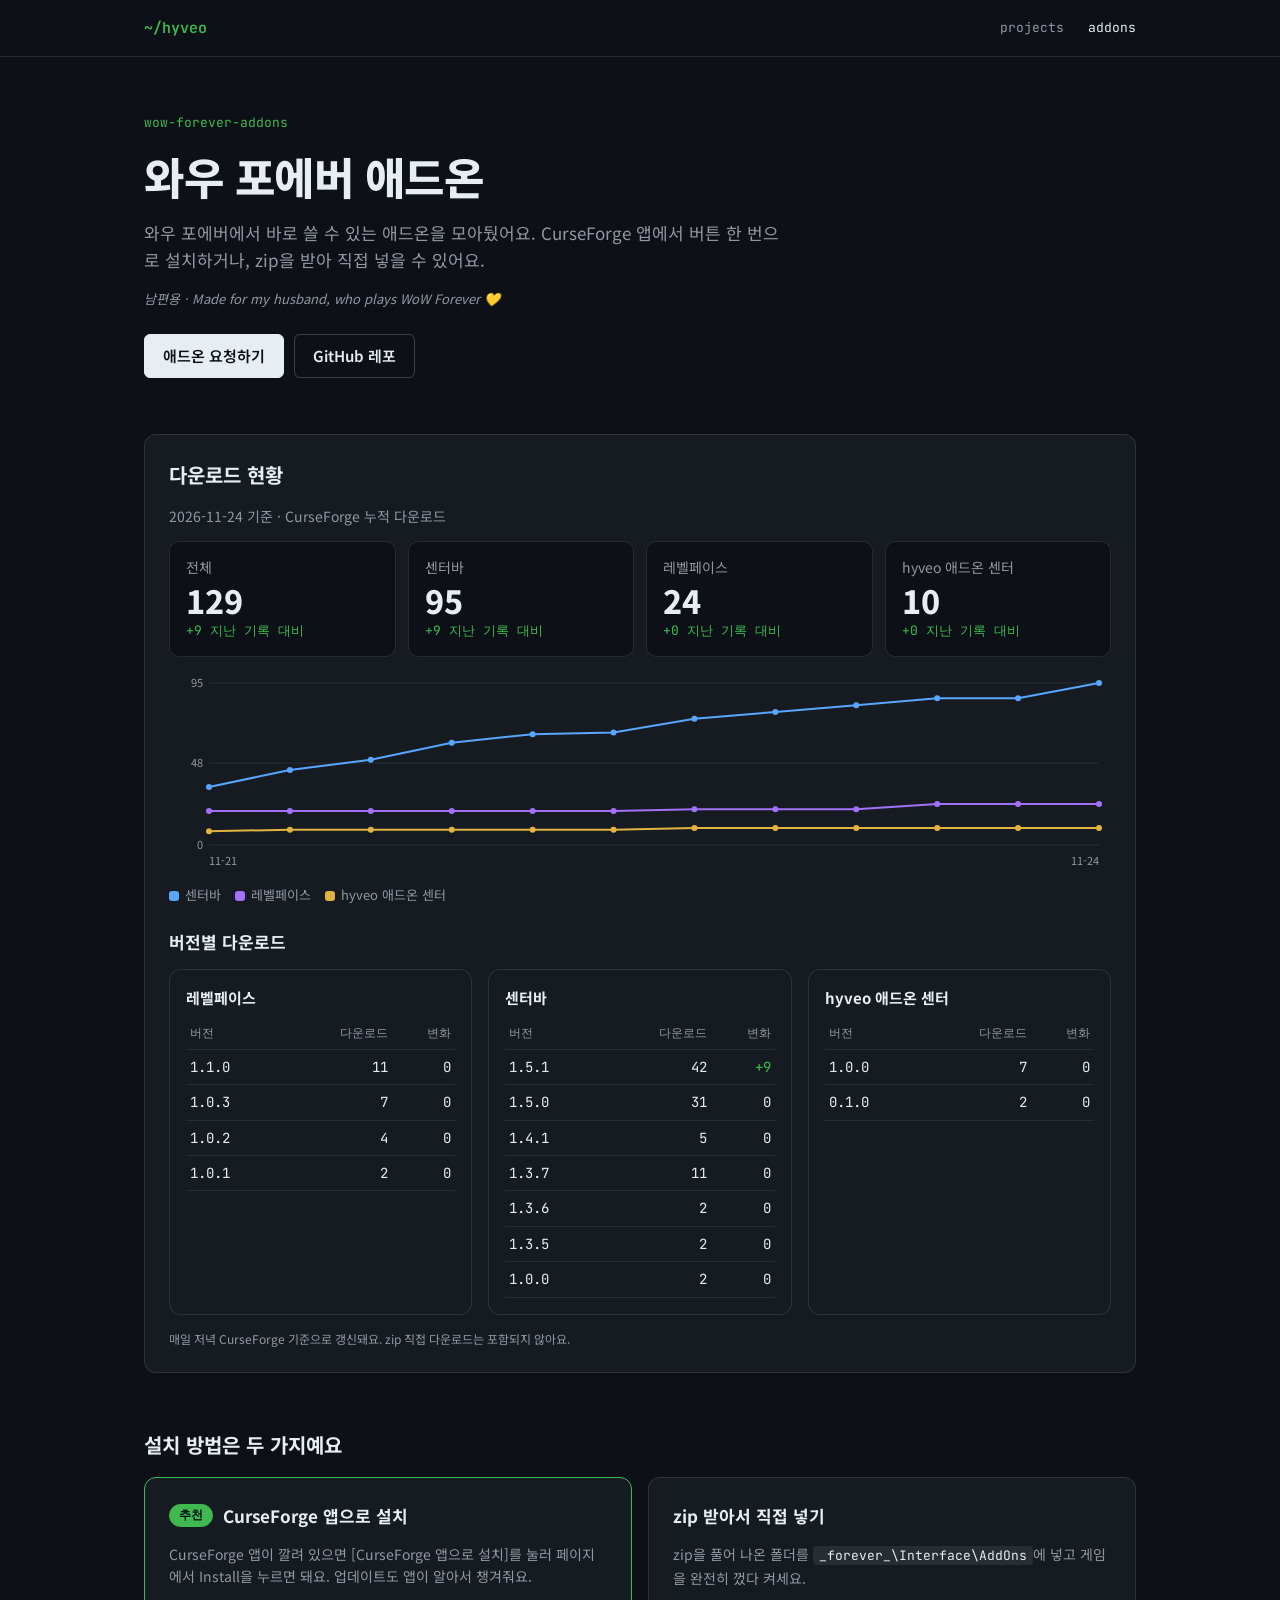
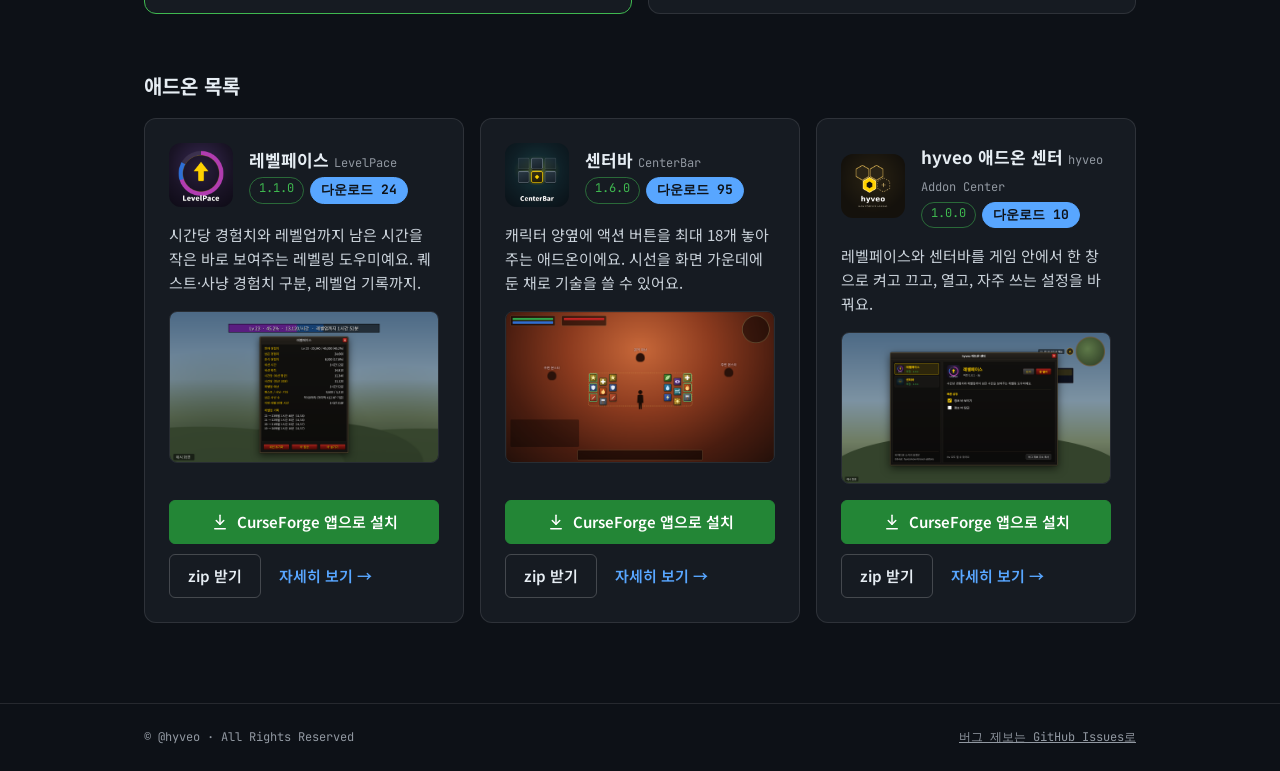
==== public/addons/index.html @ 4e93e95d "addons: CenterBar 1.6.0" ====
<!doctype html>
<html lang="ko">
<head>
<meta charset="utf-8">
<meta name="viewport" content="width=device-width, initial-scale=1">
<title>와우 포에버 애드온 · hyveo</title>
<meta name="description" content="레벨페이스, 센터바, hyveo 애드온 센터 — 와우 포에버 애드온 모음">
<meta property="og:title" content="와우 포에버 애드온 · hyveo">
<meta property="og:description" content="레벨페이스, 센터바, hyveo 애드온 센터 — 와우 포에버 애드온 모음">
<link rel="icon" href="../addons/img/hyveocenter-icon.png">
<link rel="preconnect" href="https://fonts.googleapis.com">
<link href="https://fonts.googleapis.com/css2?family=Noto+Sans+KR:wght@400;500;700;800&family=JetBrains+Mono:wght@400;600&display=swap" rel="stylesheet">
<script async src="https://www.googletagmanager.com/gtag/js?id=G-9G9M8R1CRC"></script>
<script>window.dataLayer=window.dataLayer||[];function gtag(){dataLayer.push(arguments);}gtag('js',new Date());gtag('config','G-9G9M8R1CRC');</script>
<style>
*{box-sizing:border-box}
body{margin:0;background:#0D1117;color:#E6EDF3;font-family:'Noto Sans KR',system-ui,sans-serif;line-height:1.6}
a{color:#58A6FF}a:hover{color:#79C0FF}
.mono{font-family:'JetBrains Mono',ui-monospace,monospace}
header{border-bottom:1px solid rgba(255,255,255,.1)}
.wrap{max-width:1040px;margin:0 auto;padding:0 24px}
.top{display:flex;flex-wrap:wrap;gap:16px;align-items:center;justify-content:space-between;padding:16px 24px}
.brand{font-weight:600;color:#3FB950;text-decoration:none;font-size:15px}
nav{display:flex;gap:24px;font-size:13px}
nav a{color:#9198A1;text-decoration:none}nav a.on{color:#E6EDF3}
main{padding:56px 0 80px;display:flex;flex-direction:column;gap:56px}
h1{margin:0;font-size:clamp(32px,5vw,44px);font-weight:800;letter-spacing:-.5px;line-height:1.2}
h2{margin:0;font-size:20px;font-weight:700}
h3{margin:0;font-size:17px;font-weight:700}
.eyebrow{margin:0;font-size:13px;color:#3FB950}
.lead{margin:0;font-size:17px;color:#9198A1;max-width:640px}
.story{margin:0;font-size:13px;color:#9198A1;font-style:italic}
.btns{display:flex;flex-wrap:wrap;gap:10px}
.btn{display:inline-flex;align-items:center;gap:8px;min-height:44px;padding:0 18px;border-radius:6px;font-weight:600;font-size:15px;text-decoration:none;border:1px solid rgba(255,255,255,.2);color:#E6EDF3;background:transparent}
.btn:hover{color:#fff;border-color:rgba(255,255,255,.4)}
.btn.primary{background:#238636;border-color:#238636;color:#fff}
.btn.primary:hover{background:#2ea043}
.btn.light{background:#E6EDF3;color:#0D1117;border-color:#E6EDF3}
.btn.link{border:0;padding:0 8px;color:#58A6FF}
.grid{display:grid;grid-template-columns:repeat(auto-fit,minmax(300px,1fr));gap:16px}
.box{background:#161B22;border:1px solid rgba(255,255,255,.1);border-radius:12px;padding:24px;display:flex;flex-direction:column;gap:14px}
.box.rec{border-color:#3FB950}
.muted{color:#9198A1;font-size:14px;margin:0}
.badge{display:inline-block;font-size:12px;border-radius:999px;padding:1px 9px;border:1px solid rgba(255,255,255,.15);color:#9198A1}
.badge.ver{color:#3FB950;border-color:rgba(63,185,80,.5)}
.badge.wait{color:#E3B341;border-color:rgba(227,179,65,.5)}
.badge.rec{background:#3FB950;color:#0D1117;border-color:#3FB950;font-weight:600}
.badge.dl{color:#0D1117;background:#58A6FF;border-color:#58A6FF;font-weight:700;font-size:13px;padding:2px 10px}
.stats{display:grid;grid-template-columns:repeat(auto-fit,minmax(130px,1fr));gap:12px}
.stat{background:#0D1117;border:1px solid rgba(255,255,255,.1);border-radius:10px;padding:14px 16px;display:flex;flex-direction:column;gap:2px}
.stat b{font-size:32px;font-weight:800;line-height:1.2}
.stat .up{color:#3FB950;font-size:13px}
.chart svg{display:block;width:100%;height:auto}
.vt{width:100%;border-collapse:collapse;font-size:14px}
.vt th,.vt td{padding:6px 4px;border-bottom:1px solid rgba(255,255,255,.08);text-align:right}
.vt th:first-child,.vt td:first-child{text-align:left}
.vt th{color:#9198A1;font-weight:500;font-size:12px}
.vt .up{color:#3FB950}
.legend{display:flex;flex-wrap:wrap;gap:14px;font-size:13px;color:#9198A1}
.legend i{display:inline-block;width:10px;height:10px;border-radius:3px;margin-right:6px;vertical-align:middle}
.card{background:#161B22;border:1px solid rgba(255,255,255,.1);border-radius:12px;padding:24px;display:flex;flex-direction:column;gap:16px}
.card .head{display:flex;gap:16px;align-items:center}
.card .head img{width:64px;height:64px;border-radius:12px;flex-shrink:0}
.card .shot{width:100%;aspect-ratio:16/9;object-fit:cover;border-radius:8px;border:1px solid rgba(255,255,255,.08);display:block}
.card .btns{margin-top:auto}.card .btn.cf{flex:1 1 100%;justify-content:center}
.cards{display:grid;grid-template-columns:repeat(auto-fit,minmax(320px,1fr));gap:16px}
code{font-family:'JetBrains Mono',ui-monospace,monospace;font-size:13px;background:rgba(255,255,255,.08);padding:1px 6px;border-radius:4px;color:#E6EDF3}
.hero{display:flex;flex-wrap:wrap;gap:32px;align-items:center}
.hero img{width:140px;height:140px;border-radius:24px}
.hero .txt{flex:999 1 420px;min-width:0;display:flex;flex-direction:column;gap:14px}
figure{margin:0;background:#161B22;border:1px solid rgba(255,255,255,.1);border-radius:12px;padding:14px;display:flex;flex-direction:column;gap:10px}
figure img{width:100%;border-radius:8px;display:block}
figcaption{font-size:14px;color:#9198A1}
ol{margin:0;padding-left:22px;display:flex;flex-direction:column;gap:10px;color:#C9D1D9}
.cmds{display:grid;grid-template-columns:repeat(auto-fit,minmax(200px,1fr));gap:8px;border-top:1px solid rgba(255,255,255,.1);padding-top:16px;font-size:14px}
.cmds span{color:#9198A1}
.note{border:1px dashed rgba(255,255,255,.2);border-radius:12px;padding:20px 24px;display:flex;flex-wrap:wrap;gap:12px;align-items:center;justify-content:space-between}
footer{border-top:1px solid rgba(255,255,255,.1)}
footer .wrap{display:flex;flex-wrap:wrap;gap:12px;justify-content:space-between;padding:24px;font-size:12px;color:#9198A1}
footer a{color:#9198A1}
</style>
</head>
<body>
<header><div class="wrap top">
<a class="brand mono" href="../">~/hyveo</a>
<nav class="mono" aria-label="주 메뉴"><a href="../">projects</a><a class="on" href="../addons/">addons</a></nav>
</div></header>
<div class="wrap"><main>
<section style="display:flex;flex-direction:column;gap:16px">
<p class="eyebrow mono">wow-forever-addons</p>
<h1>와우 포에버 애드온</h1>
<p class="lead">와우 포에버에서 바로 쓸 수 있는 애드온을 모아뒀어요. CurseForge 앱에서 버튼 한 번으로 설치하거나, zip을 받아 직접 넣을 수 있어요.</p>
<p class="story">남편용 · Made for my husband, who plays WoW Forever 💛</p>
<div class="btns" style="margin-top:8px">
<a class="btn light" href="https://github.com/hyveo/wow-forever-addons/issues/new?template=addon-request.md">애드온 요청하기</a>
<a class="btn" href="https://github.com/hyveo/wow-forever-addons">GitHub 레포</a></div>
</section>

<section id="downloads" class="box" aria-labelledby="dlh" hidden>
<h2 id="dlh">다운로드 현황</h2>
<p class="muted when"></p>
<div class="stats"></div>
<div class="chart"></div>
<div class="legend"></div>
<h3 style="margin-top:8px">버전별 다운로드</h3>
<div class="grid">
<div class="box" data-dl-versions="levelpace" hidden style="padding:16px;gap:8px"><h3 style="font-size:15px">레벨페이스</h3><div class="vbody"></div></div><div class="box" data-dl-versions="centerbar" hidden style="padding:16px;gap:8px"><h3 style="font-size:15px">센터바</h3><div class="vbody"></div></div><div class="box" data-dl-versions="hyveo-center" hidden style="padding:16px;gap:8px"><h3 style="font-size:15px">hyveo 애드온 센터</h3><div class="vbody"></div></div>
</div>
<p class="muted" style="font-size:12px">매일 저녁 CurseForge 기준으로 갱신돼요. zip 직접 다운로드는 포함되지 않아요.</p>
</section>

<section style="display:flex;flex-direction:column;gap:16px" aria-labelledby="ways">
<h2 id="ways">설치 방법은 두 가지예요</h2>
<div class="grid">
<div class="box rec"><div style="display:flex;gap:10px;align-items:center"><span class="badge rec mono">추천</span><h3>CurseForge 앱으로 설치</h3></div>
<p class="muted">CurseForge 앱이 깔려 있으면 [CurseForge 앱으로 설치]를 눌러 페이지에서 Install을 누르면 돼요. 업데이트도 앱이 알아서 챙겨줘요.</p></div>
<div class="box"><h3>zip 받아서 직접 넣기</h3>
<p class="muted">zip을 풀어 나온 폴더를 <code>_forever_\Interface\AddOns</code>에 넣고 게임을 완전히 껐다 켜세요.</p></div>
</div></section>

<section style="display:flex;flex-direction:column;gap:16px" aria-labelledby="list">
<h2 id="list">애드온 목록</h2>
<div class="cards">
<article class="card">
<div class="head"><img src="img/levelpace-icon.png" alt="레벨페이스 아이콘" width="64" height="64">
<div><h3>레벨페이스 <span class="mono" style="font-size:12px;color:#9198A1;font-weight:400">LevelPace</span></h3>
<div style="display:flex;flex-wrap:wrap;gap:6px;margin-top:4px"><span class="badge ver mono">1.1.0</span><span class="badge dl mono" data-dl="levelpace" hidden></span></div></div></div>
<p class="muted" style="color:#C9D1D9;font-size:15px">시간당 경험치와 레벨업까지 남은 시간을 작은 바로 보여주는 레벨링 도우미예요. 퀘스트·사냥 경험치 구분, 레벨업 기록까지.</p>
<img class="shot" src="img/levelpace-card.png" alt="레벨페이스 예시 화면" loading="lazy">
<div class="btns"><a class="btn primary cf" href="https://www.curseforge.com/wow/addons/levelpace"><svg width="18" height="18" viewBox="0 0 24 24" fill="none" stroke="currentColor" stroke-width="2" stroke-linecap="round" stroke-linejoin="round" aria-hidden="true"><path d="M12 3v12"/><path d="m7 10 5 5 5-5"/><path d="M5 21h14"/></svg>CurseForge 앱으로 설치</a>
<a class="btn" href="https://github.com/hyveo/wow-forever-addons/releases/download/LevelPace-v1.1.0/LevelPace-1.1.0.zip">zip 받기</a>
<a class="btn link" href="levelpace/">자세히 보기 →</a></div>
</article>
<article class="card">
<div class="head"><img src="img/centerbar-icon.png" alt="센터바 아이콘" width="64" height="64">
<div><h3>센터바 <span class="mono" style="font-size:12px;color:#9198A1;font-weight:400">CenterBar</span></h3>
<div style="display:flex;flex-wrap:wrap;gap:6px;margin-top:4px"><span class="badge ver mono">1.6.0</span><span class="badge dl mono" data-dl="centerbar" hidden></span></div></div></div>
<p class="muted" style="color:#C9D1D9;font-size:15px">캐릭터 양옆에 액션 버튼을 최대 18개 놓아 주는 애드온이에요. 시선을 화면 가운데에 둔 채로 기술을 쓸 수 있어요.</p>
<img class="shot" src="img/centerbar-card.png" alt="센터바 예시 화면" loading="lazy">
<div class="btns"><a class="btn primary cf" href="https://www.curseforge.com/wow/addons/centerbar"><svg width="18" height="18" viewBox="0 0 24 24" fill="none" stroke="currentColor" stroke-width="2" stroke-linecap="round" stroke-linejoin="round" aria-hidden="true"><path d="M12 3v12"/><path d="m7 10 5 5 5-5"/><path d="M5 21h14"/></svg>CurseForge 앱으로 설치</a>
<a class="btn" href="https://github.com/hyveo/wow-forever-addons/releases/download/CenterBar-v1.6.0/CenterBar-1.6.0.zip">zip 받기</a>
<a class="btn link" href="centerbar/">자세히 보기 →</a></div>
</article>
<article class="card">
<div class="head"><img src="img/hyveocenter-icon.png" alt="hyveo 애드온 센터 아이콘" width="64" height="64">
<div><h3>hyveo 애드온 센터 <span class="mono" style="font-size:12px;color:#9198A1;font-weight:400">hyveo Addon Center</span></h3>
<div style="display:flex;flex-wrap:wrap;gap:6px;margin-top:4px"><span class="badge ver mono">1.0.0</span><span class="badge dl mono" data-dl="hyveo-center" hidden></span></div></div></div>
<p class="muted" style="color:#C9D1D9;font-size:15px">레벨페이스와 센터바를 게임 안에서 한 창으로 켜고 끄고, 열고, 자주 쓰는 설정을 바꿔요.</p>
<img class="shot" src="img/hyveocenter-card.png" alt="hyveo 애드온 센터 예시 화면" loading="lazy">
<div class="btns"><a class="btn primary cf" href="https://www.curseforge.com/wow/addons/hyveo-addon-center-hyveo"><svg width="18" height="18" viewBox="0 0 24 24" fill="none" stroke="currentColor" stroke-width="2" stroke-linecap="round" stroke-linejoin="round" aria-hidden="true"><path d="M12 3v12"/><path d="m7 10 5 5 5-5"/><path d="M5 21h14"/></svg>CurseForge 앱으로 설치</a>
<a class="btn" href="https://github.com/hyveo/wow-forever-addons/releases/download/HyveoCenter-v1.0.0/HyveoCenter-1.0.0.zip">zip 받기</a>
<a class="btn link" href="hyveo-center/">자세히 보기 →</a></div>
</article>
</div></section>
</main></div>
<script data-src="../addons/downloads.json">
(function(){
  var COLORS={"centerbar":"#58A6FF","levelpace":"#A371F7","hyveo-center":"#E3B341"};
  var url=document.currentScript.getAttribute('data-src');
  function n(x){return Number(x||0).toLocaleString('ko-KR');}
  function el(tag,attrs,text){var e=document.createElementNS('http://www.w3.org/2000/svg',tag);for(var k in attrs)e.setAttribute(k,attrs[k]);if(text!=null)e.textContent=text;return e;}
  fetch(url,{cache:'no-cache'}).then(function(r){return r.json();}).then(function(d){
    var h=d.history||[];if(!h.length)return;
    var last=h[h.length-1],prev=h.length>1?h[h.length-2]:null,keys=Object.keys(d.addons||{});
    document.querySelectorAll('[data-dl]').forEach(function(b){var k=b.getAttribute('data-dl');if(last[k]==null)return;b.textContent='다운로드 '+n(last[k]);b.hidden=false;});
    var vlast=null,vprev=null;for(var i=h.length-1;i>=0;i--){if(h[i].versions){if(!vlast)vlast=h[i];else{vprev=h[i];break;}}}
    document.querySelectorAll('[data-dl-versions]').forEach(function(w){
      var k=w.getAttribute('data-dl-versions'),v=vlast&&vlast.versions[k];if(!v)return;
      var pv=vprev&&vprev.versions[k];
      var t=document.createElement('table');t.className='vt mono';
      var hr=document.createElement('tr');['버전','다운로드',pv?'변화':''].forEach(function(x){if(x==='')return;var th=document.createElement('th');th.textContent=x;hr.appendChild(th);});t.appendChild(hr);
      Object.keys(v).forEach(function(ver){var tr=document.createElement('tr');
        var a=document.createElement('td');a.textContent=ver;tr.appendChild(a);
        var b=document.createElement('td');b.textContent=n(v[ver]);tr.appendChild(b);
        if(pv){var c=document.createElement('td');var dv=v[ver]-(pv[ver]||0);c.textContent=(dv>0?'+':'')+n(dv);if(dv>0)c.className='up';tr.appendChild(c);}
        t.appendChild(tr);});
      var tgt=w.querySelector('.vbody')||w;tgt.textContent='';tgt.appendChild(t);
      var when=w.querySelector('.vwhen');if(when)when.textContent=vlast.at.slice(0,10)+' 기준';
      w.hidden=false;
    });
    var box=document.getElementById('downloads');if(!box)return;box.hidden=false;
    var total=function(r){return keys.reduce(function(s,k){return s+(r[k]||0);},0);};
    var stats=box.querySelector('.stats');stats.textContent='';
    [['total','전체']].concat(keys.map(function(k){return [k,d.addons[k]];})).forEach(function(p){
      var v=p[0]==='total'?total(last):(last[p[0]]||0),pv=prev?(p[0]==='total'?total(prev):(prev[p[0]]||0)):null;
      var c=document.createElement('div');c.className='stat';
      var l=document.createElement('span');l.className='muted';l.textContent=p[1];
      var b=document.createElement('b');b.textContent=n(v);
      c.appendChild(l);c.appendChild(b);
      if(pv!=null){var u=document.createElement('span');u.className='up mono';u.textContent=(v-pv>=0?'+':'')+n(v-pv)+' 지난 기록 대비';c.appendChild(u);}
      stats.appendChild(c);
    });
    box.querySelector('.when').textContent=last.at.slice(0,10)+' 기준 · CurseForge 누적 다운로드';
    var wrap=box.querySelector('.chart');
    function draw(){
      wrap.textContent='';var W=Math.max(280,wrap.clientWidth),H=200,P={l:40,r:12,t:12,b:26};
      var max=Math.max(1,d3max());function d3max(){var m=0;h.forEach(function(r){keys.forEach(function(k){m=Math.max(m,r[k]||0);});});return m;}
      var svg=el('svg',{viewBox:'0 0 '+W+' '+H,role:'img','aria-label':'애드온별 누적 다운로드 추이'});
      var x=function(i){return h.length<2?(P.l+(W-P.l-P.r)/2):P.l+i*(W-P.l-P.r)/(h.length-1);};
      var y=function(v){return P.t+(H-P.t-P.b)*(1-v/max);};
      [0,.5,1].forEach(function(f){var v=Math.round(max*f);svg.appendChild(el('line',{x1:P.l,x2:W-P.r,y1:y(v),y2:y(v),stroke:'rgba(255,255,255,.08)'}));svg.appendChild(el('text',{x:P.l-6,y:y(v)+4,'text-anchor':'end','font-size':11,fill:'#9198A1'},n(v)));});
      [0,h.length-1].filter(function(i,j,a){return a.indexOf(i)===j;}).forEach(function(i){svg.appendChild(el('text',{x:x(i),y:H-6,'text-anchor':i===0&&h.length>1?'start':(h.length>1?'end':'middle'),'font-size':11,fill:'#9198A1'},h[i].at.slice(5,10)));});
      keys.forEach(function(k){
        var pts=h.map(function(r,i){return x(i)+','+y(r[k]||0);}).join(' ');
        if(h.length>1)svg.appendChild(el('polyline',{points:pts,fill:'none',stroke:COLORS[k]||'#E6EDF3','stroke-width':2}));
        h.forEach(function(r,i){var c=el('circle',{cx:x(i),cy:y(r[k]||0),r:3,fill:COLORS[k]||'#E6EDF3'});c.appendChild(el('title',{},(d.addons[k]||k)+' '+r.at.slice(0,10)+': '+n(r[k])));svg.appendChild(c);});
      });
      wrap.appendChild(svg);
    }
    draw();window.addEventListener('resize',draw);
    var lg=box.querySelector('.legend');lg.textContent='';keys.forEach(function(k){var s=document.createElement('span');var i=document.createElement('i');i.style.background=COLORS[k]||'#E6EDF3';s.appendChild(i);s.appendChild(document.createTextNode(d.addons[k]));lg.appendChild(s);});
  }).catch(function(){});
})();
</script>
<footer><div class="wrap mono">
<span>© @hyveo · All Rights Reserved</span>
<a href="https://github.com/hyveo/wow-forever-addons/issues">버그 제보는 GitHub Issues로</a>
</div></footer>
</body>
</html>
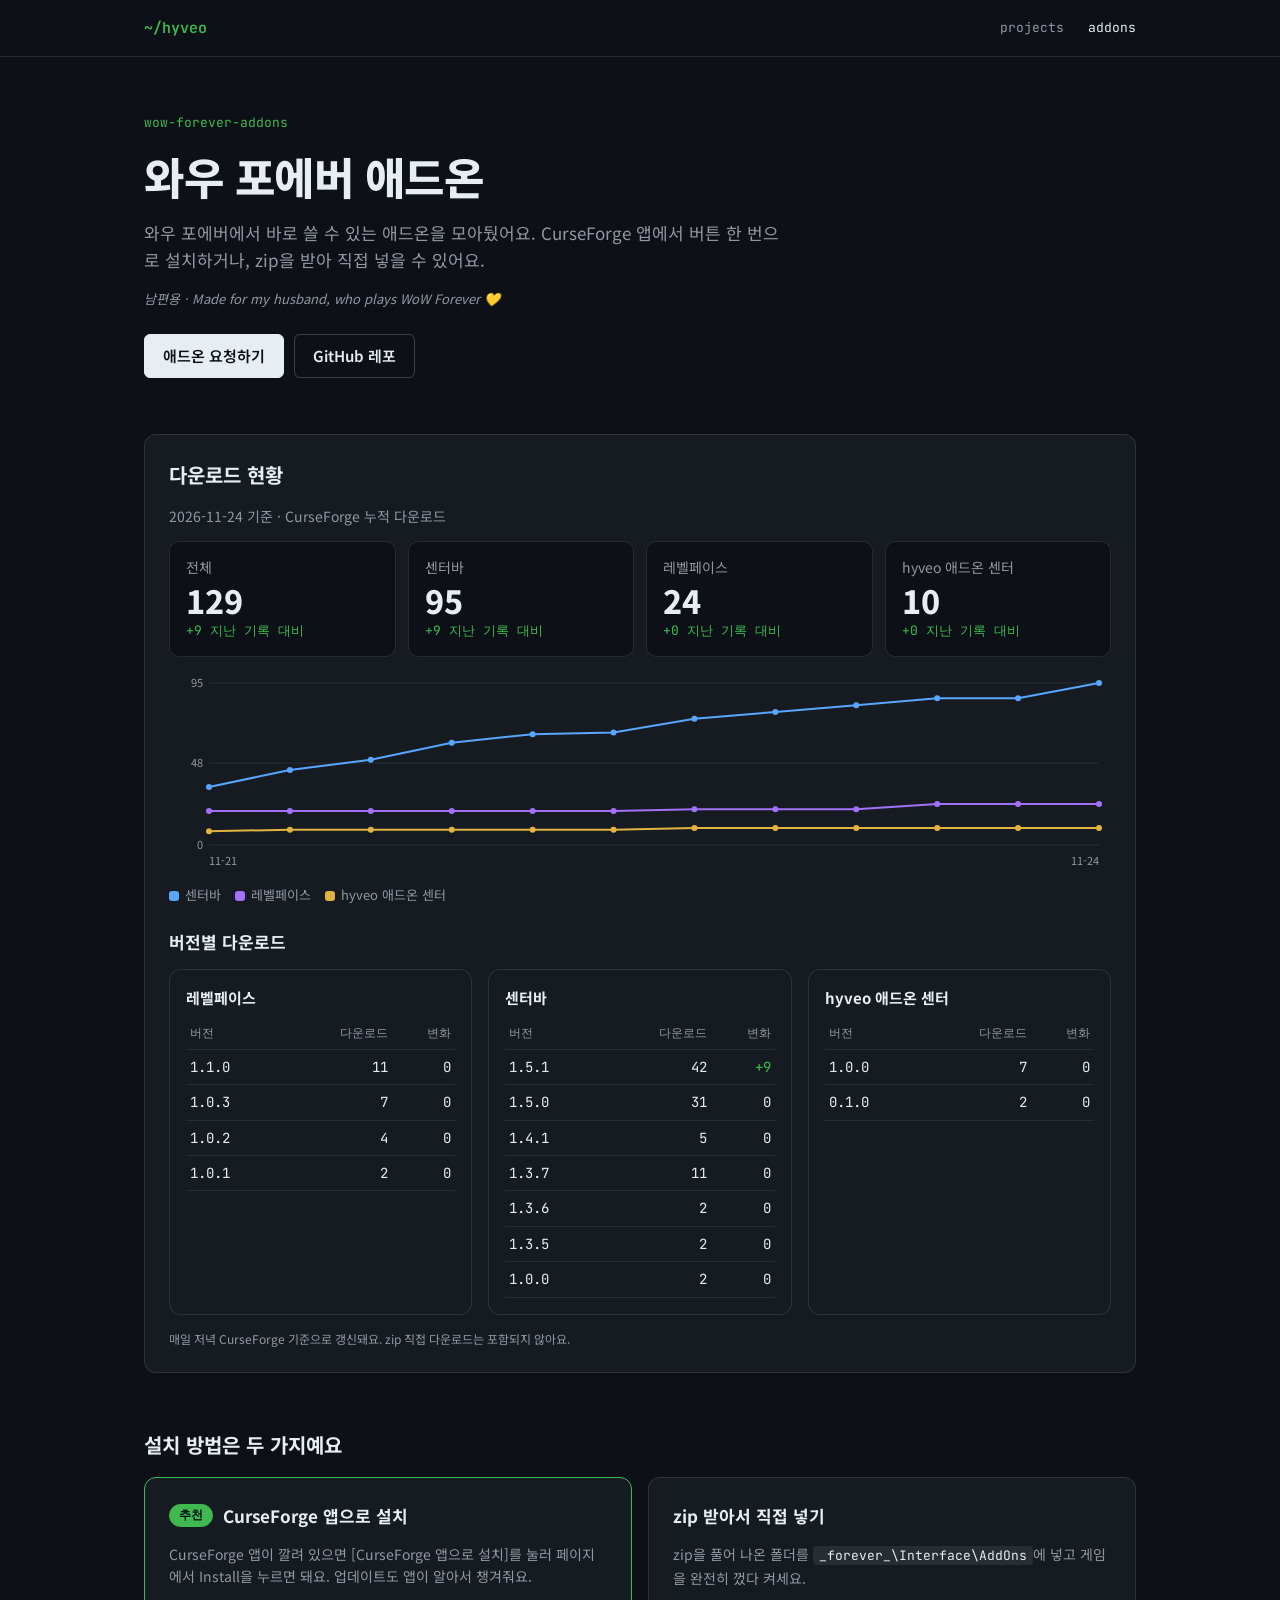
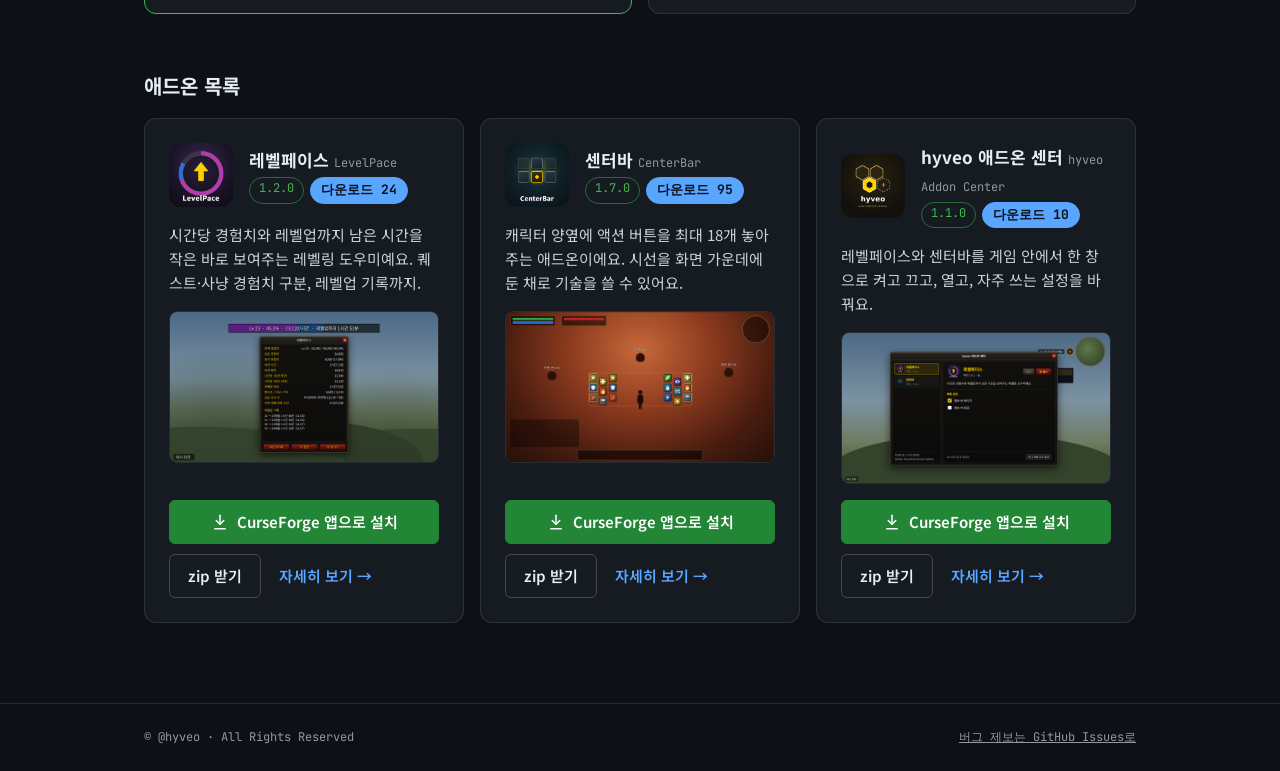
==== commit c2c52fa5: "addons: CenterBar 1.7.0, LevelPace 1.2.0, HyveoCenter 1.1.0" ====
--- a/public/addons/index.html
+++ b/public/addons/index.html
@@ -124,31 +124,31 @@
 <article class="card">
 <div class="head"><img src="img/levelpace-icon.png" alt="레벨페이스 아이콘" width="64" height="64">
 <div><h3>레벨페이스 <span class="mono" style="font-size:12px;color:#9198A1;font-weight:400">LevelPace</span></h3>
-<div style="display:flex;flex-wrap:wrap;gap:6px;margin-top:4px"><span class="badge ver mono">1.1.0</span><span class="badge dl mono" data-dl="levelpace" hidden></span></div></div></div>
+<div style="display:flex;flex-wrap:wrap;gap:6px;margin-top:4px"><span class="badge ver mono">1.2.0</span><span class="badge dl mono" data-dl="levelpace" hidden></span></div></div></div>
 <p class="muted" style="color:#C9D1D9;font-size:15px">시간당 경험치와 레벨업까지 남은 시간을 작은 바로 보여주는 레벨링 도우미예요. 퀘스트·사냥 경험치 구분, 레벨업 기록까지.</p>
 <img class="shot" src="img/levelpace-card.png" alt="레벨페이스 예시 화면" loading="lazy">
 <div class="btns"><a class="btn primary cf" href="https://www.curseforge.com/wow/addons/levelpace"><svg width="18" height="18" viewBox="0 0 24 24" fill="none" stroke="currentColor" stroke-width="2" stroke-linecap="round" stroke-linejoin="round" aria-hidden="true"><path d="M12 3v12"/><path d="m7 10 5 5 5-5"/><path d="M5 21h14"/></svg>CurseForge 앱으로 설치</a>
-<a class="btn" href="https://github.com/hyveo/wow-forever-addons/releases/download/LevelPace-v1.1.0/LevelPace-1.1.0.zip">zip 받기</a>
+<a class="btn" href="https://github.com/hyveo/wow-forever-addons/releases/download/LevelPace-v1.2.0/LevelPace-1.2.0.zip">zip 받기</a>
 <a class="btn link" href="levelpace/">자세히 보기 →</a></div>
 </article>
 <article class="card">
 <div class="head"><img src="img/centerbar-icon.png" alt="센터바 아이콘" width="64" height="64">
 <div><h3>센터바 <span class="mono" style="font-size:12px;color:#9198A1;font-weight:400">CenterBar</span></h3>
-<div style="display:flex;flex-wrap:wrap;gap:6px;margin-top:4px"><span class="badge ver mono">1.6.0</span><span class="badge dl mono" data-dl="centerbar" hidden></span></div></div></div>
+<div style="display:flex;flex-wrap:wrap;gap:6px;margin-top:4px"><span class="badge ver mono">1.7.0</span><span class="badge dl mono" data-dl="centerbar" hidden></span></div></div></div>
 <p class="muted" style="color:#C9D1D9;font-size:15px">캐릭터 양옆에 액션 버튼을 최대 18개 놓아 주는 애드온이에요. 시선을 화면 가운데에 둔 채로 기술을 쓸 수 있어요.</p>
 <img class="shot" src="img/centerbar-card.png" alt="센터바 예시 화면" loading="lazy">
 <div class="btns"><a class="btn primary cf" href="https://www.curseforge.com/wow/addons/centerbar"><svg width="18" height="18" viewBox="0 0 24 24" fill="none" stroke="currentColor" stroke-width="2" stroke-linecap="round" stroke-linejoin="round" aria-hidden="true"><path d="M12 3v12"/><path d="m7 10 5 5 5-5"/><path d="M5 21h14"/></svg>CurseForge 앱으로 설치</a>
-<a class="btn" href="https://github.com/hyveo/wow-forever-addons/releases/download/CenterBar-v1.6.0/CenterBar-1.6.0.zip">zip 받기</a>
+<a class="btn" href="https://github.com/hyveo/wow-forever-addons/releases/download/CenterBar-v1.7.0/CenterBar-1.7.0.zip">zip 받기</a>
 <a class="btn link" href="centerbar/">자세히 보기 →</a></div>
 </article>
 <article class="card">
 <div class="head"><img src="img/hyveocenter-icon.png" alt="hyveo 애드온 센터 아이콘" width="64" height="64">
 <div><h3>hyveo 애드온 센터 <span class="mono" style="font-size:12px;color:#9198A1;font-weight:400">hyveo Addon Center</span></h3>
-<div style="display:flex;flex-wrap:wrap;gap:6px;margin-top:4px"><span class="badge ver mono">1.0.0</span><span class="badge dl mono" data-dl="hyveo-center" hidden></span></div></div></div>
+<div style="display:flex;flex-wrap:wrap;gap:6px;margin-top:4px"><span class="badge ver mono">1.1.0</span><span class="badge dl mono" data-dl="hyveo-center" hidden></span></div></div></div>
 <p class="muted" style="color:#C9D1D9;font-size:15px">레벨페이스와 센터바를 게임 안에서 한 창으로 켜고 끄고, 열고, 자주 쓰는 설정을 바꿔요.</p>
 <img class="shot" src="img/hyveocenter-card.png" alt="hyveo 애드온 센터 예시 화면" loading="lazy">
 <div class="btns"><a class="btn primary cf" href="https://www.curseforge.com/wow/addons/hyveo-addon-center-hyveo"><svg width="18" height="18" viewBox="0 0 24 24" fill="none" stroke="currentColor" stroke-width="2" stroke-linecap="round" stroke-linejoin="round" aria-hidden="true"><path d="M12 3v12"/><path d="m7 10 5 5 5-5"/><path d="M5 21h14"/></svg>CurseForge 앱으로 설치</a>
-<a class="btn" href="https://github.com/hyveo/wow-forever-addons/releases/download/HyveoCenter-v1.0.0/HyveoCenter-1.0.0.zip">zip 받기</a>
+<a class="btn" href="https://github.com/hyveo/wow-forever-addons/releases/download/HyveoCenter-v1.1.0/HyveoCenter-1.1.0.zip">zip 받기</a>
 <a class="btn link" href="hyveo-center/">자세히 보기 →</a></div>
 </article>
 </div></section>
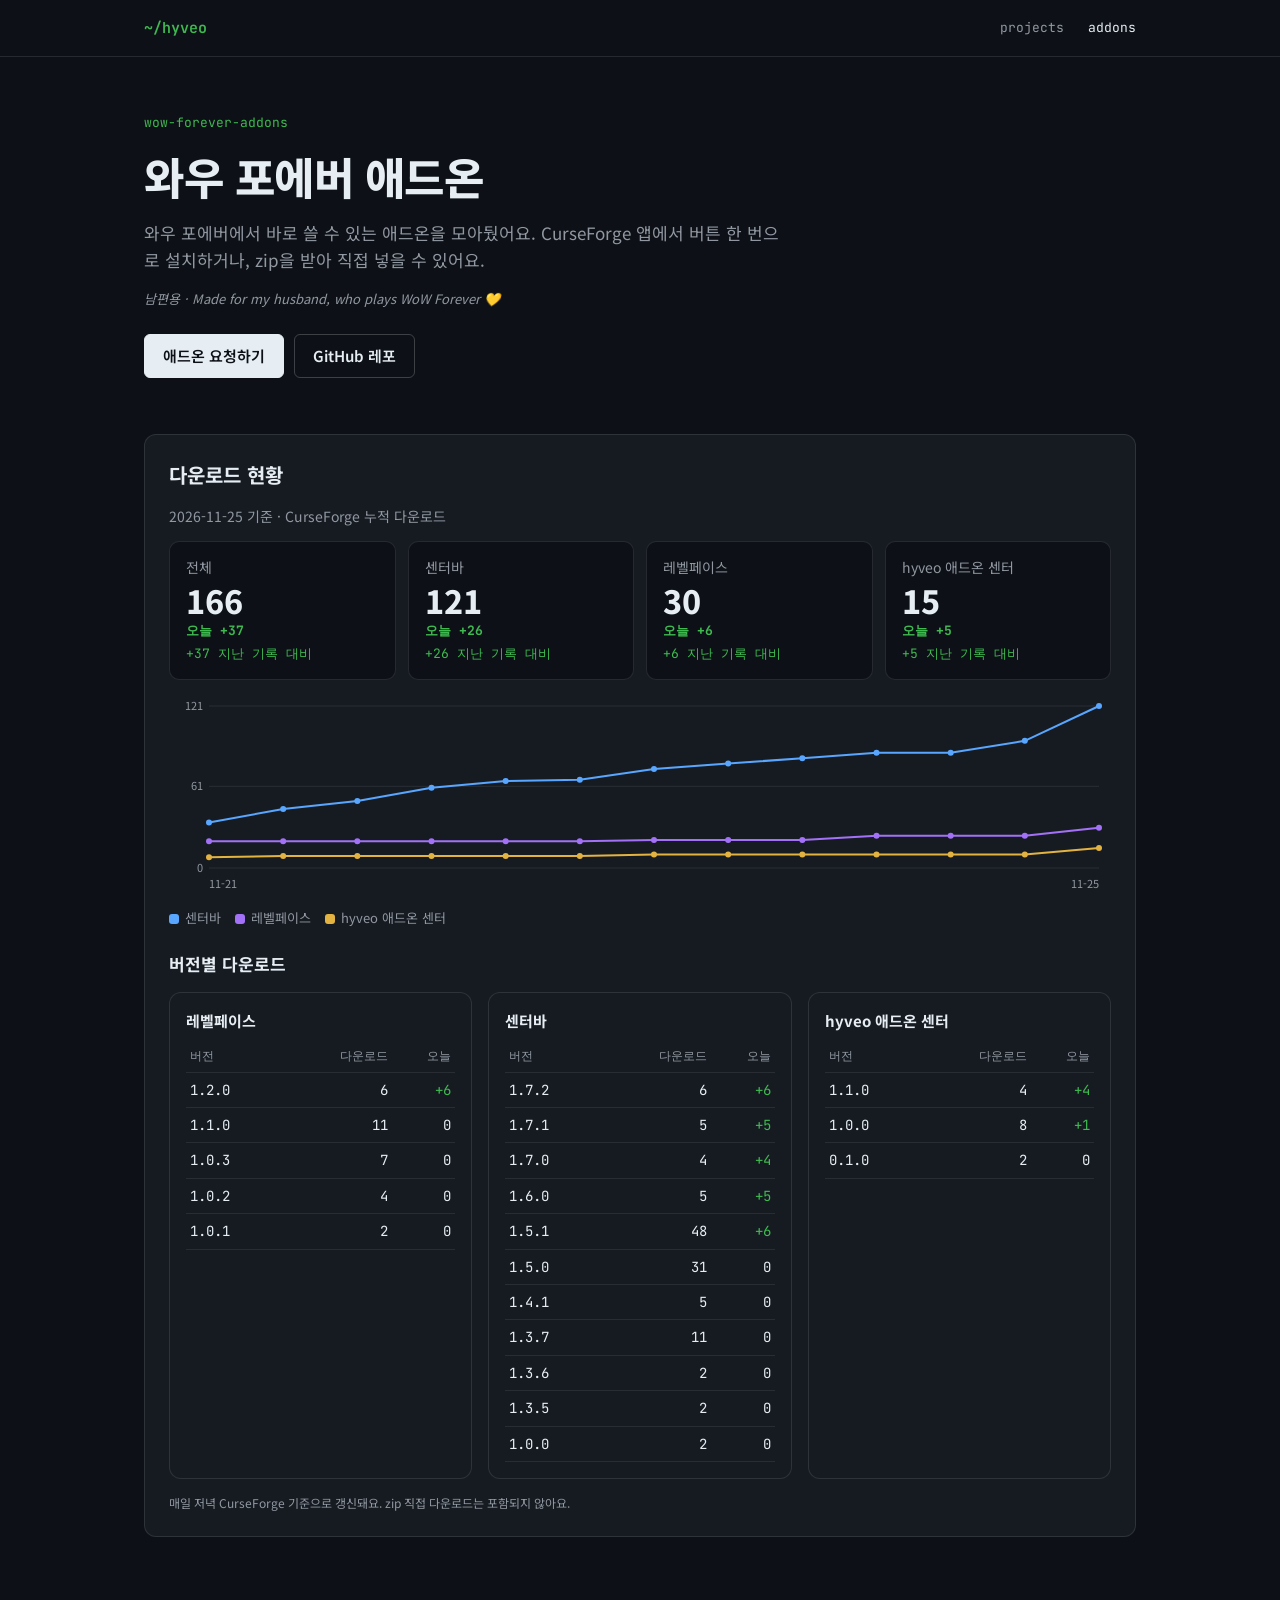
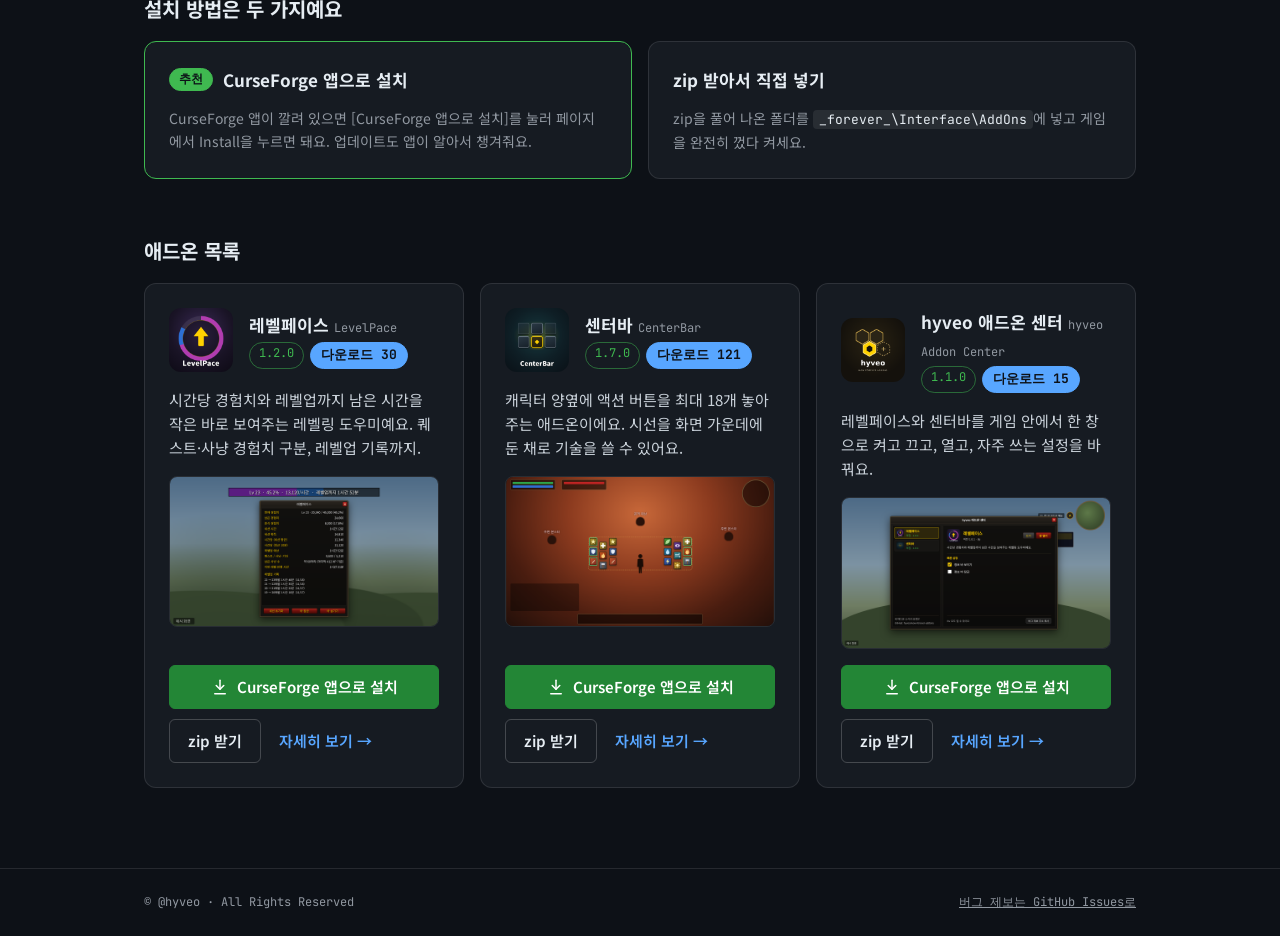
==== commit 030ef874: "다운로드 현황·디스코드 알림: 오늘 누적(전날 마지막 기록 대비) 표시" ====
--- a/public/addons/index.html
+++ b/public/addons/index.html
@@ -162,17 +162,20 @@
   fetch(url,{cache:'no-cache'}).then(function(r){return r.json();}).then(function(d){
     var h=d.history||[];if(!h.length)return;
     var last=h[h.length-1],prev=h.length>1?h[h.length-2]:null,keys=Object.keys(d.addons||{});
+    var today=last.at.slice(0,10),day0=null;for(var q=h.length-1;q>=0;q--){if(h[q].at.slice(0,10)<today){day0=h[q];break;}}
     document.querySelectorAll('[data-dl]').forEach(function(b){var k=b.getAttribute('data-dl');if(last[k]==null)return;b.textContent='다운로드 '+n(last[k]);b.hidden=false;});
     var vlast=null,vprev=null;for(var i=h.length-1;i>=0;i--){if(h[i].versions){if(!vlast)vlast=h[i];else{vprev=h[i];break;}}}
     document.querySelectorAll('[data-dl-versions]').forEach(function(w){
       var k=w.getAttribute('data-dl-versions'),v=vlast&&vlast.versions[k];if(!v)return;
-      var pv=vprev&&vprev.versions[k];
+      var pv=vprev&&vprev!==day0?vprev.versions[k]:null;
       var t=document.createElement('table');t.className='vt mono';
-      var hr=document.createElement('tr');['버전','다운로드',pv?'변화':''].forEach(function(x){if(x==='')return;var th=document.createElement('th');th.textContent=x;hr.appendChild(th);});t.appendChild(hr);
+      var dv=day0&&day0.versions?day0.versions[k]||{}:(day0?{}:null);
+      var hr=document.createElement('tr');['버전','다운로드',pv?'변화':'',dv?'오늘':''].forEach(function(x){if(x==='')return;var th=document.createElement('th');th.textContent=x;hr.appendChild(th);});t.appendChild(hr);
       Object.keys(v).forEach(function(ver){var tr=document.createElement('tr');
         var a=document.createElement('td');a.textContent=ver;tr.appendChild(a);
         var b=document.createElement('td');b.textContent=n(v[ver]);tr.appendChild(b);
-        if(pv){var c=document.createElement('td');var dv=v[ver]-(pv[ver]||0);c.textContent=(dv>0?'+':'')+n(dv);if(dv>0)c.className='up';tr.appendChild(c);}
+        if(pv){var c=document.createElement('td');var dd=v[ver]-(pv[ver]||0);c.textContent=(dd>0?'+':'')+n(dd);if(dd>0)c.className='up';tr.appendChild(c);}
+        if(dv){var c2=document.createElement('td');var dt=v[ver]-(dv[ver]||0);c2.textContent=(dt>0?'+':'')+n(dt);if(dt>0)c2.className='up';tr.appendChild(c2);}
         t.appendChild(tr);});
       var tgt=w.querySelector('.vbody')||w;tgt.textContent='';tgt.appendChild(t);
       var when=w.querySelector('.vwhen');if(when)when.textContent=vlast.at.slice(0,10)+' 기준';
@@ -187,6 +190,7 @@
       var l=document.createElement('span');l.className='muted';l.textContent=p[1];
       var b=document.createElement('b');b.textContent=n(v);
       c.appendChild(l);c.appendChild(b);
+      if(day0){var dv0=p[0]==='total'?total(day0):(day0[p[0]]||0);var td=document.createElement('span');td.className='up mono';td.style.fontWeight='700';td.textContent='오늘 +'+n(v-dv0);c.appendChild(td);}
       if(pv!=null){var u=document.createElement('span');u.className='up mono';u.textContent=(v-pv>=0?'+':'')+n(v-pv)+' 지난 기록 대비';c.appendChild(u);}
       stats.appendChild(c);
     });
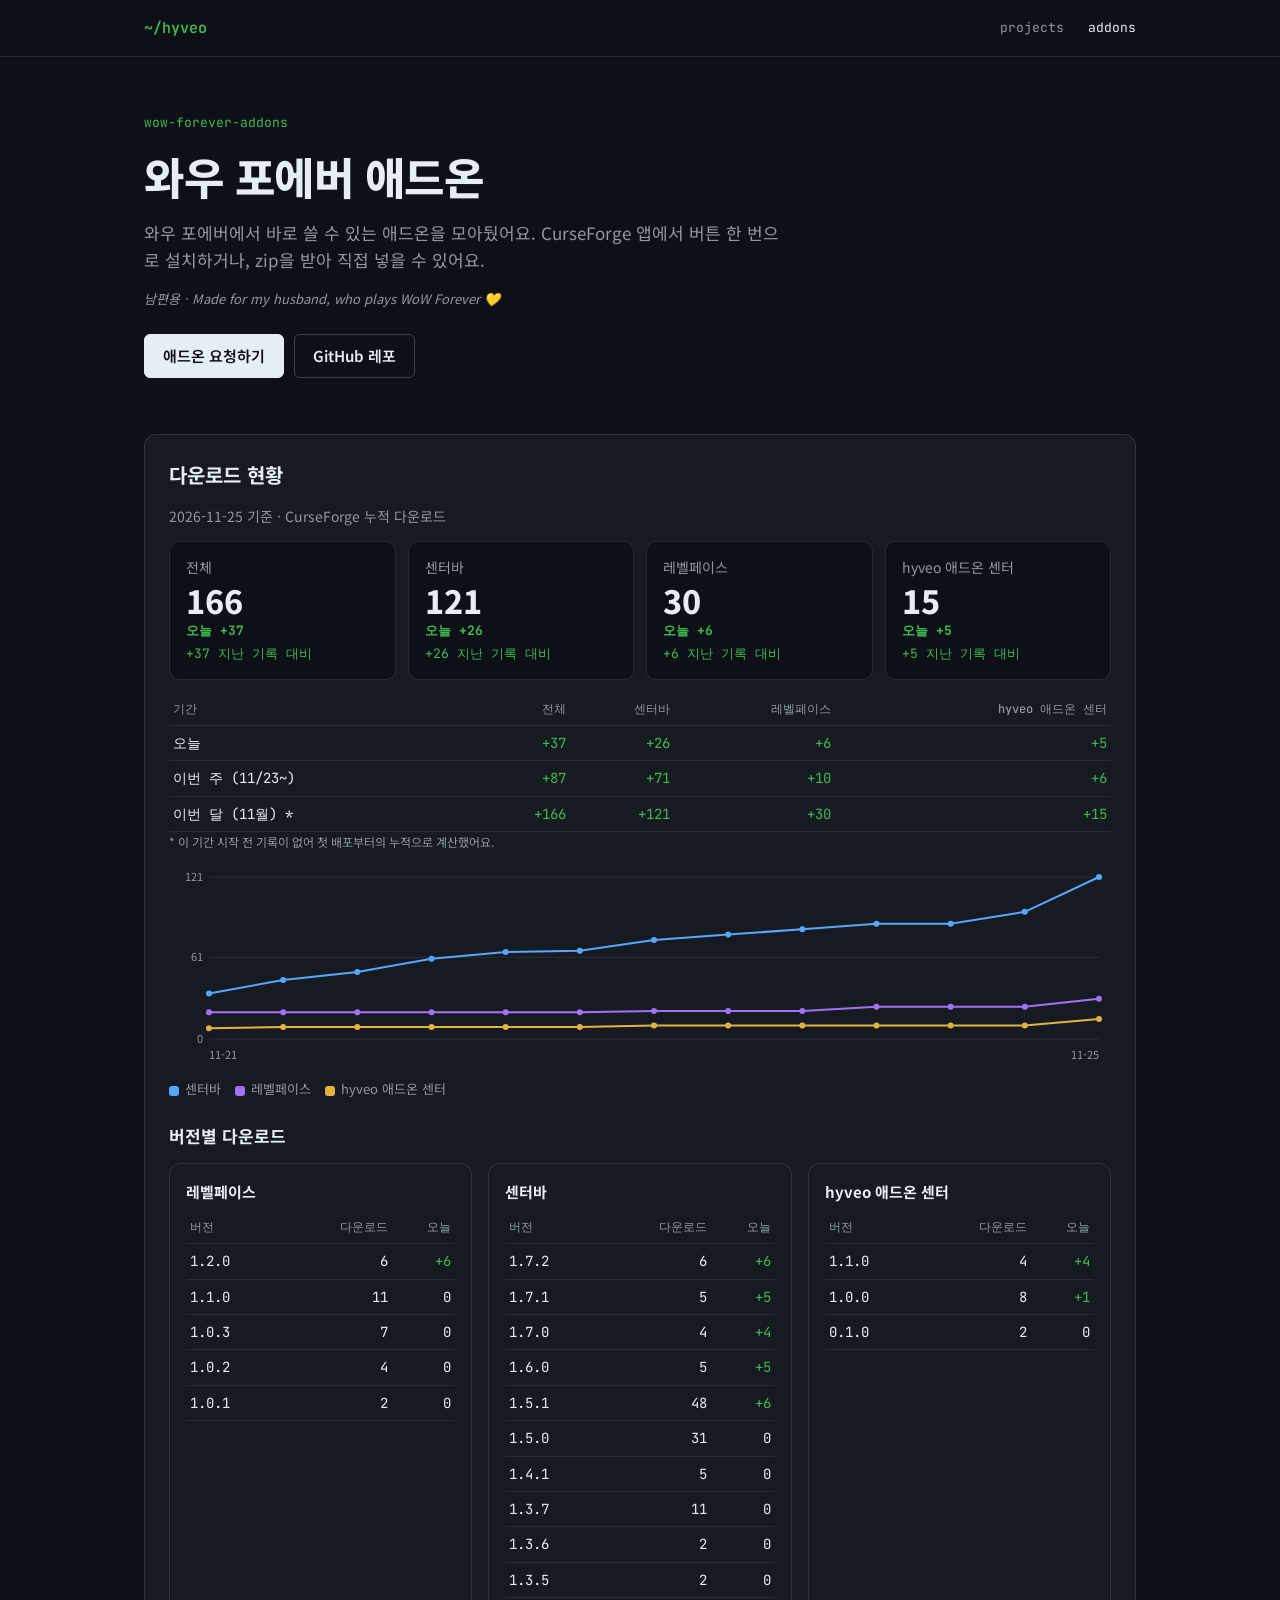
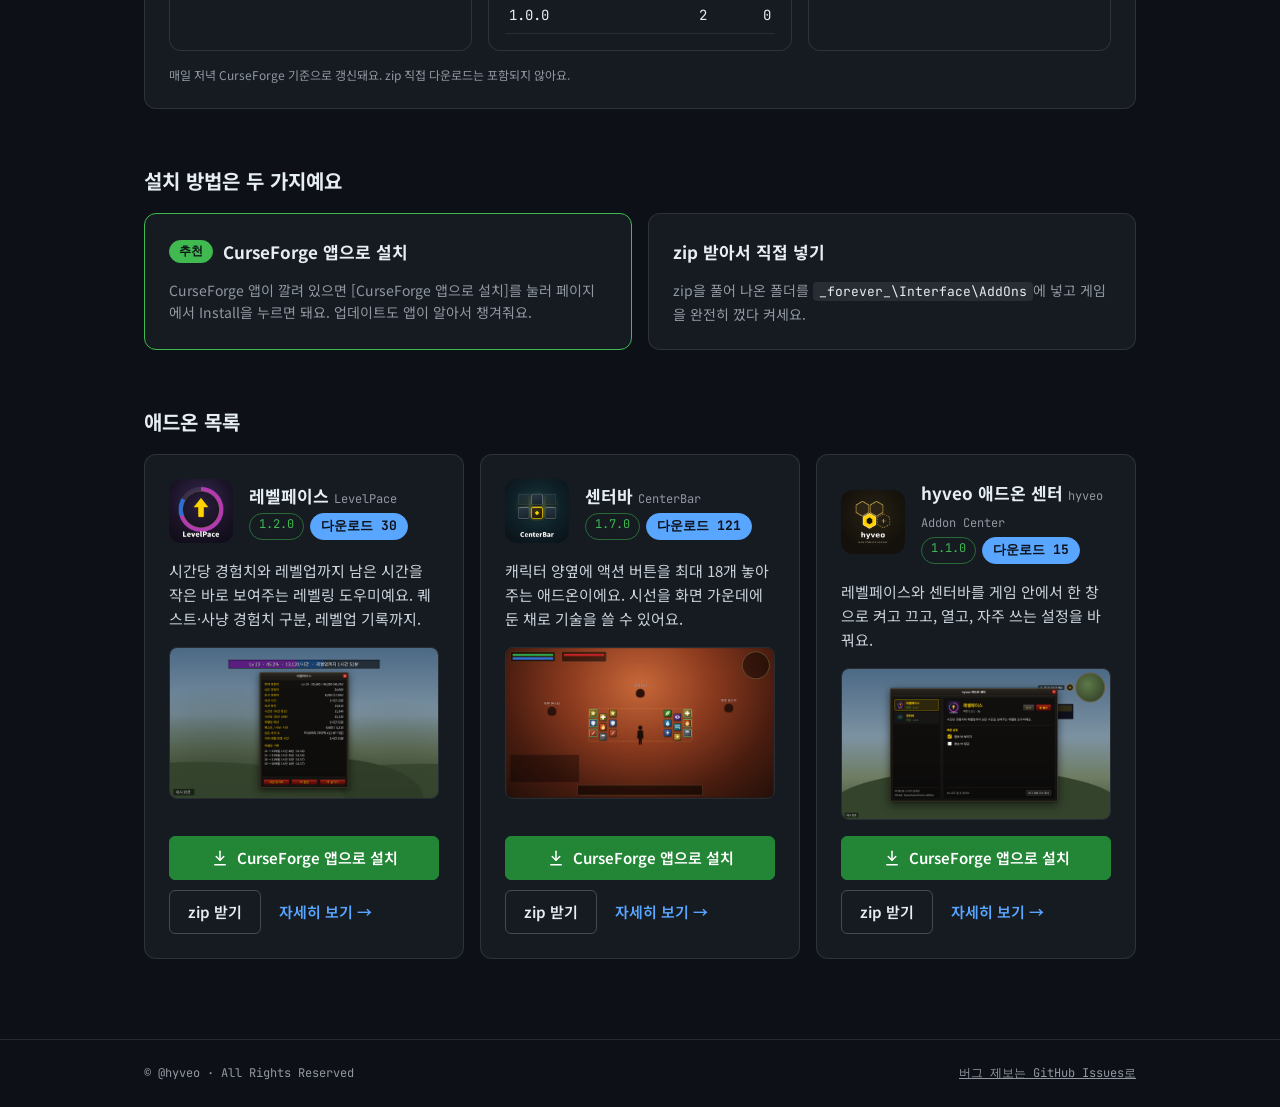
==== commit c4c580a4: "다운로드 현황·디스코드 알림: 기간별(오늘·이번 주·이번 달) 누적" ====
--- a/public/addons/index.html
+++ b/public/addons/index.html
@@ -100,6 +100,7 @@
 <h2 id="dlh">다운로드 현황</h2>
 <p class="muted when"></p>
 <div class="stats"></div>
+<div class="periods" hidden></div>
 <div class="chart"></div>
 <div class="legend"></div>
 <h3 style="margin-top:8px">버전별 다운로드</h3>
@@ -194,6 +195,22 @@
       if(pv!=null){var u=document.createElement('span');u.className='up mono';u.textContent=(v-pv>=0?'+':'')+n(v-pv)+' 지난 기록 대비';c.appendChild(u);}
       stats.appendChild(c);
     });
+    var periods=box.querySelector('.periods');
+    if(periods){
+      var y=+today.slice(0,4),mo=+today.slice(5,7),dd=+today.slice(8,10);
+      var dow=new Date(Date.UTC(y,mo-1,dd)).getUTCDay(),mon=new Date(Date.UTC(y,mo-1,dd-((dow+6)%7))).toISOString().slice(0,10);
+      var monthStart=today.slice(0,8)+'01';
+      function baseFor(start){for(var q=h.length-1;q>=0;q--){if(h[q].at.slice(0,10)<start)return {r:h[q],partial:false};}return {r:{},partial:true};}
+      var rows=[['오늘',baseFor(today)],['이번 주 ('+mon.slice(5).replace('-','/')+'~)',baseFor(mon)],['이번 달 ('+mo+'월)',baseFor(monthStart)]];
+      var t=document.createElement('table');t.className='vt mono';
+      var hr=document.createElement('tr');['기간','전체'].concat(keys.map(function(k){return d.addons[k];})).forEach(function(x){var th=document.createElement('th');th.textContent=x;hr.appendChild(th);});t.appendChild(hr);
+      var note=false;
+      rows.forEach(function(rw){var b=rw[1].r;var tr=document.createElement('tr');var a=document.createElement('td');a.textContent=rw[0]+(rw[1].partial?' *':'');if(rw[1].partial)note=true;tr.appendChild(a);
+        [total(last)-total(b)].concat(keys.map(function(k){return (last[k]||0)-(b[k]||0);})).forEach(function(v2){var c=document.createElement('td');c.textContent='+'+n(v2);if(v2>0)c.className='up';tr.appendChild(c);});t.appendChild(tr);});
+      periods.textContent='';periods.appendChild(t);
+      if(note){var nt=document.createElement('p');nt.className='muted';nt.style.fontSize='12px';nt.textContent='* 이 기간 시작 전 기록이 없어 첫 배포부터의 누적으로 계산했어요.';periods.appendChild(nt);}
+      periods.hidden=false;
+    }
     box.querySelector('.when').textContent=last.at.slice(0,10)+' 기준 · CurseForge 누적 다운로드';
     var wrap=box.querySelector('.chart');
     function draw(){
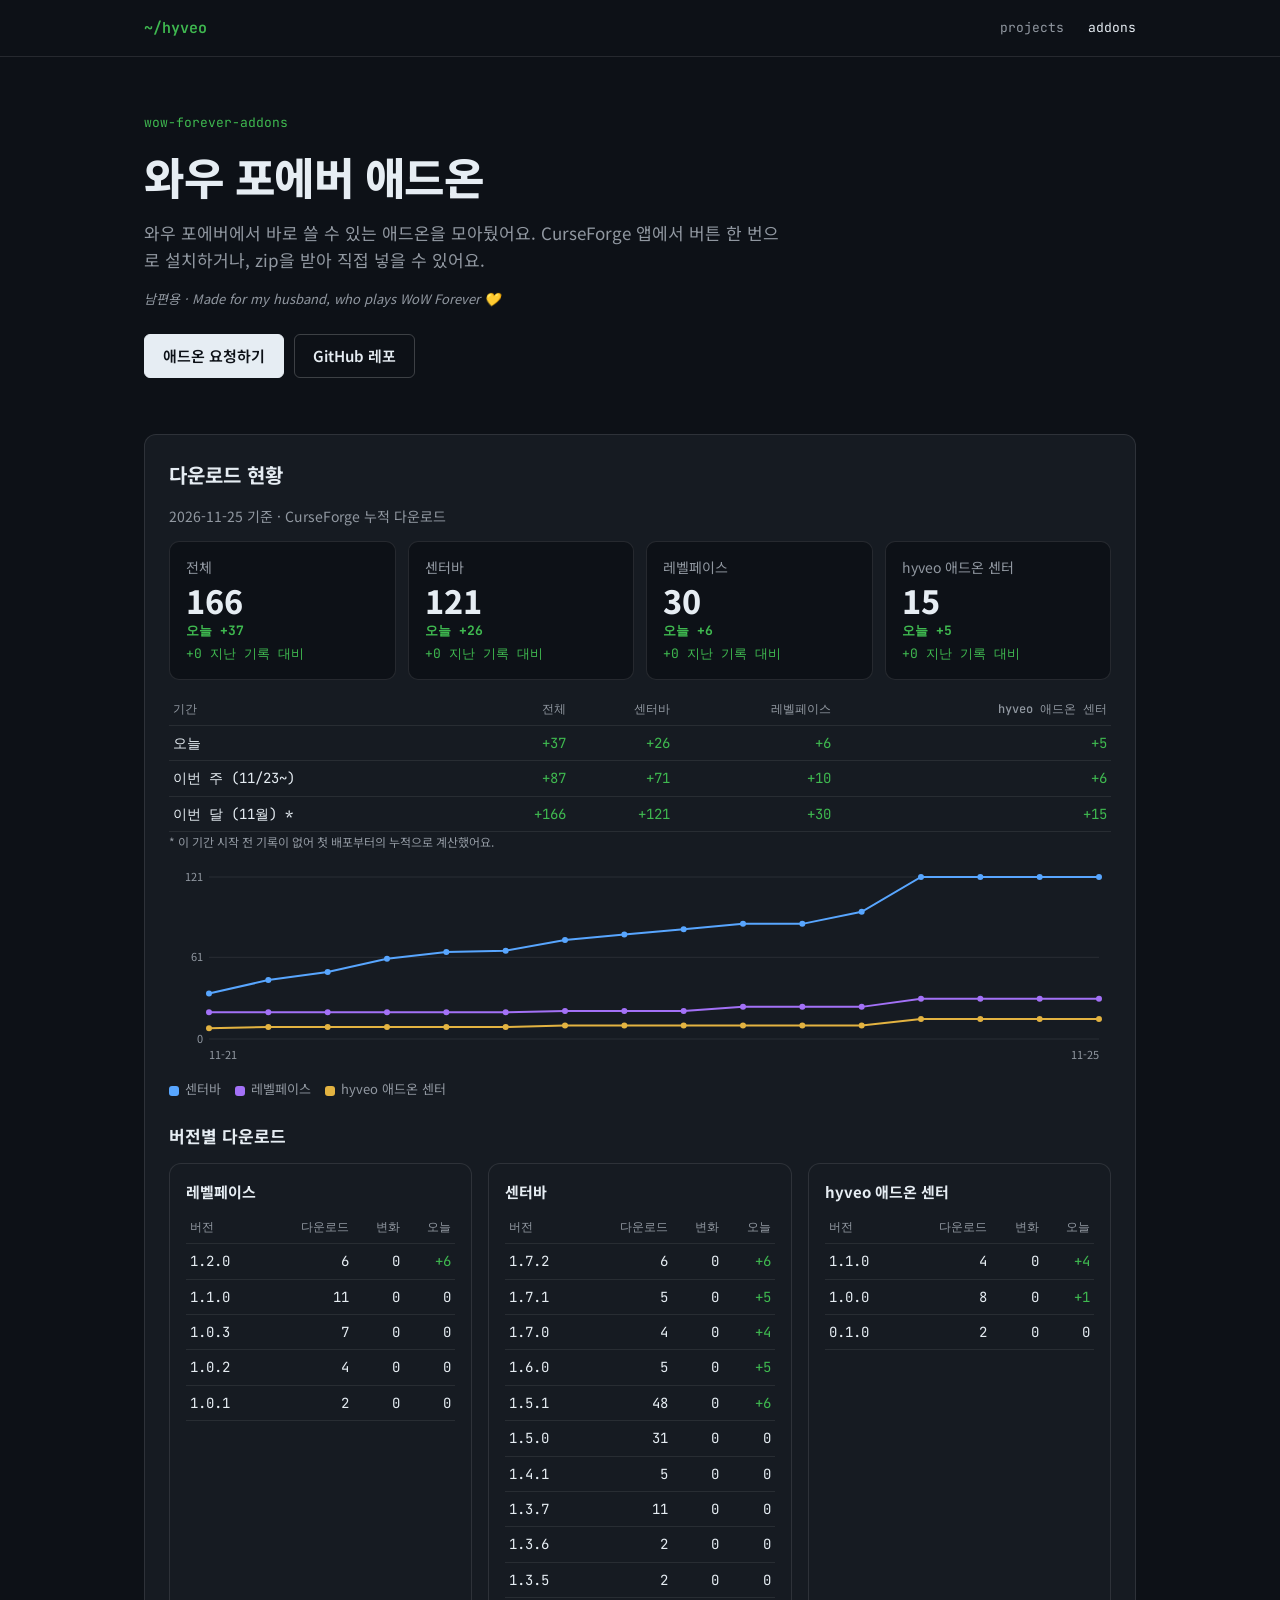
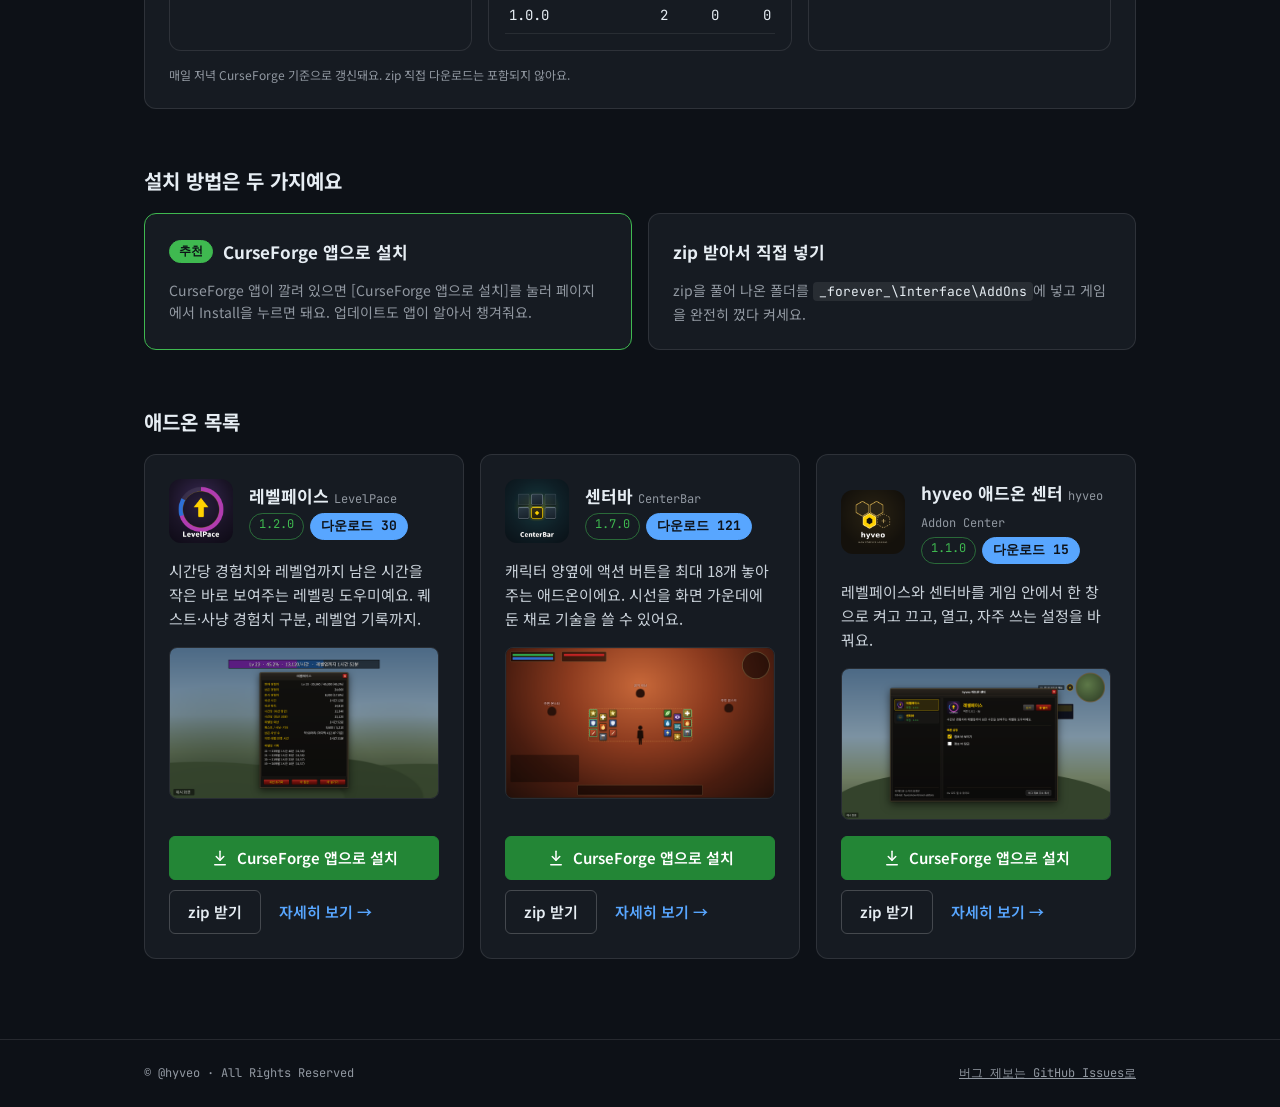
==== commit 632441ec: "아침 리포트: 총합만 기록 (공식 API의 버전별 숫자가 늦게 갱신됨), 버전별 '오늘'은 버전 기록이 있는 마지막 기록 기준" ====
--- a/public/addons/index.html
+++ b/public/addons/index.html
@@ -168,9 +168,10 @@
     var vlast=null,vprev=null;for(var i=h.length-1;i>=0;i--){if(h[i].versions){if(!vlast)vlast=h[i];else{vprev=h[i];break;}}}
     document.querySelectorAll('[data-dl-versions]').forEach(function(w){
       var k=w.getAttribute('data-dl-versions'),v=vlast&&vlast.versions[k];if(!v)return;
-      var pv=vprev&&vprev!==day0?vprev.versions[k]:null;
       var t=document.createElement('table');t.className='vt mono';
-      var dv=day0&&day0.versions?day0.versions[k]||{}:(day0?{}:null);
+      var dvr=null;for(var z=h.length-1;z>=0;z--){if(h[z].at.slice(0,10)<today&&h[z].versions){dvr=h[z];break;}}
+      var dv=dvr?dvr.versions[k]||{}:null;
+      var pv=vprev&&vprev!==dvr?vprev.versions[k]:null;
       var hr=document.createElement('tr');['버전','다운로드',pv?'변화':'',dv?'오늘':''].forEach(function(x){if(x==='')return;var th=document.createElement('th');th.textContent=x;hr.appendChild(th);});t.appendChild(hr);
       Object.keys(v).forEach(function(ver){var tr=document.createElement('tr');
         var a=document.createElement('td');a.textContent=ver;tr.appendChild(a);
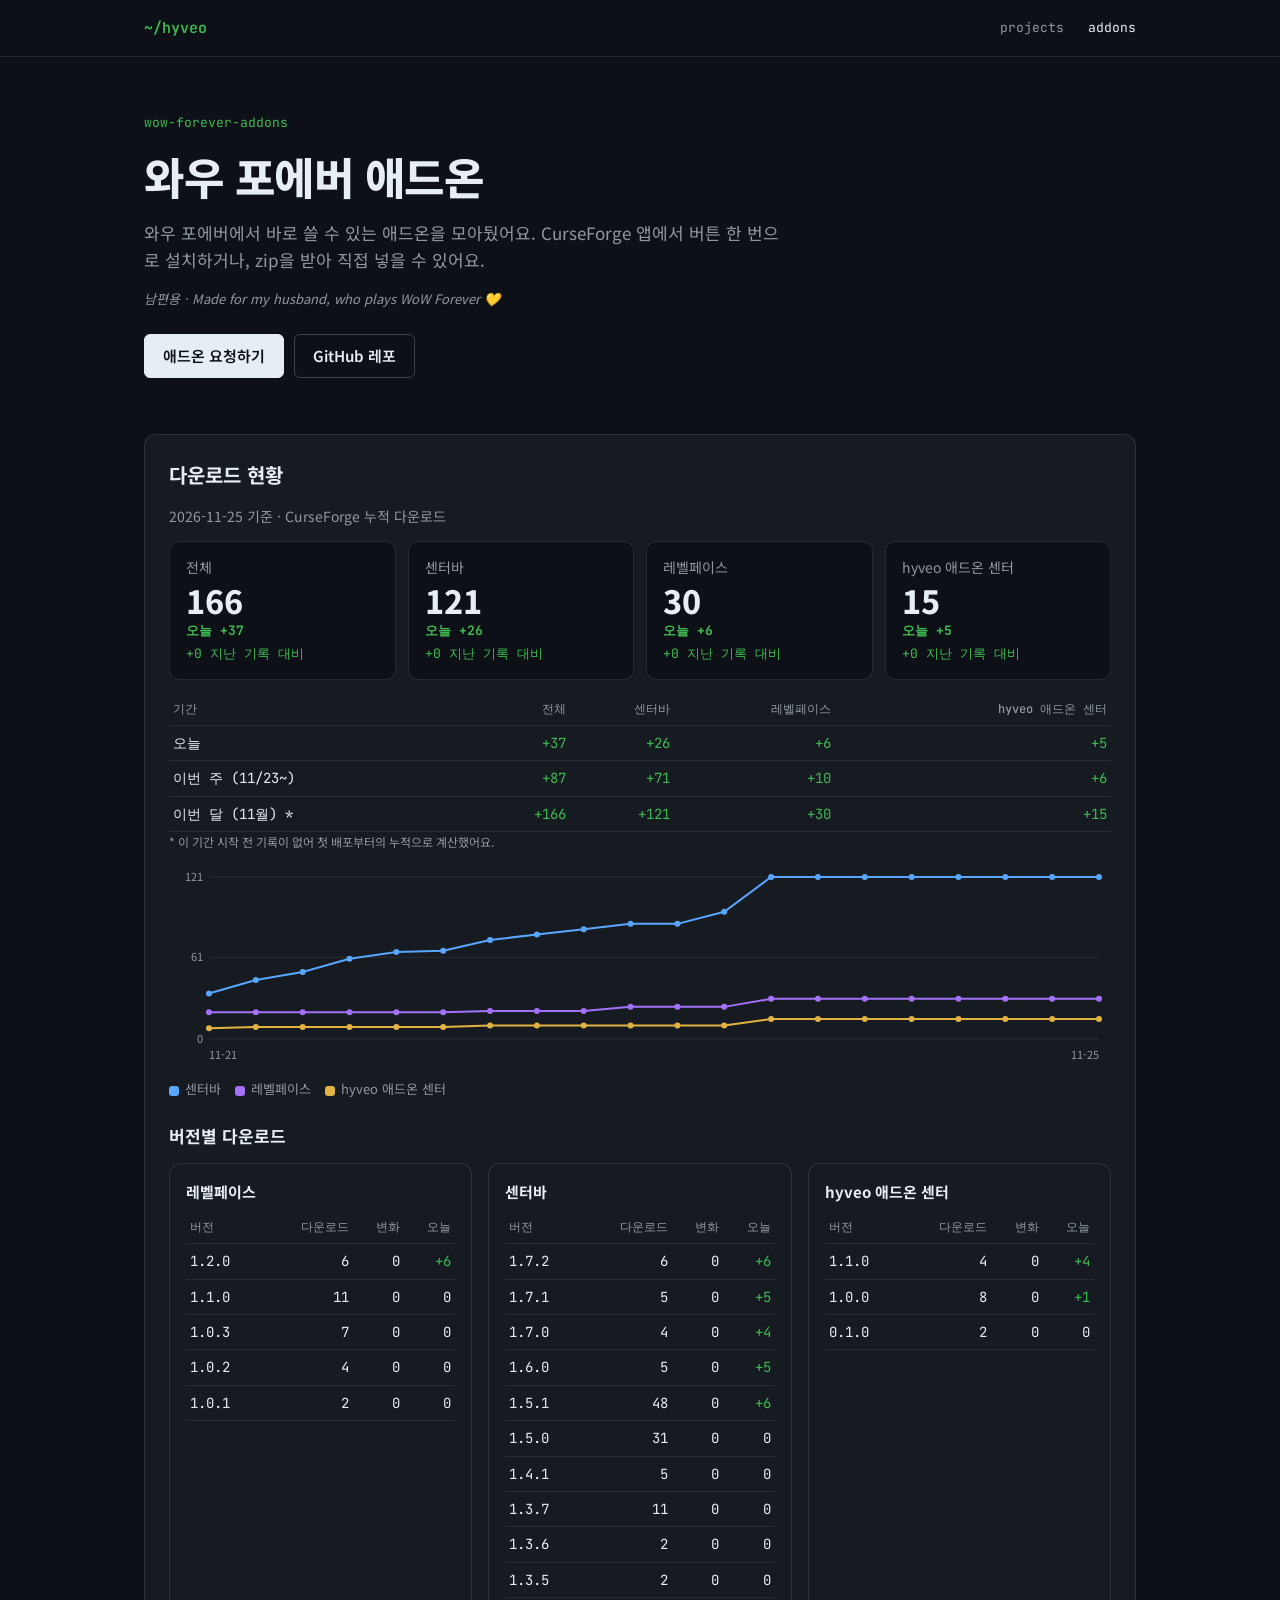
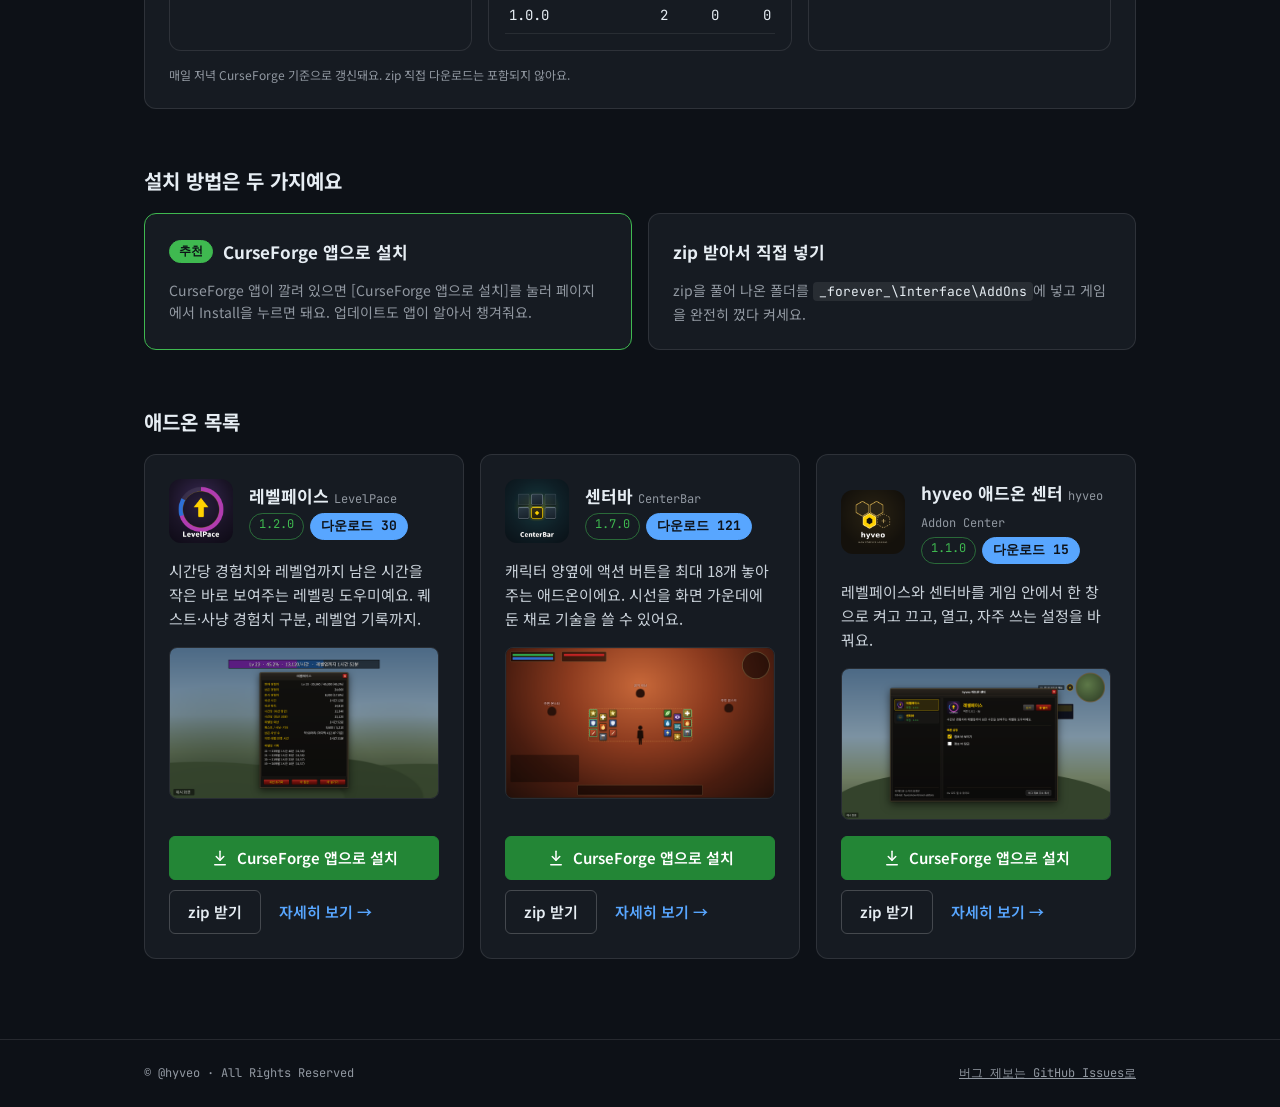
==== commit ffdbcc3d: "버전별 타입(정식/베타)·업로드 날짜도 기록하고 사이트·디스코드에 표시 Co-Authored-By: Claude Opus 5.5 <noreply@anthropic.com> Clau" ====
--- a/public/addons/index.html
+++ b/public/addons/index.html
@@ -54,6 +54,7 @@
 .vt{width:100%;border-collapse:collapse;font-size:14px}
 .vt th,.vt td{padding:6px 4px;border-bottom:1px solid rgba(255,255,255,.08);text-align:right}
 .vt th:first-child,.vt td:first-child{text-align:left}
+.vt td.beta{color:#E3B341}
 .vt th{color:#9198A1;font-weight:500;font-size:12px}
 .vt .up{color:#3FB950}
 .legend{display:flex;flex-wrap:wrap;gap:14px;font-size:13px;color:#9198A1}
@@ -160,7 +161,10 @@
   var url=document.currentScript.getAttribute('data-src');
   function n(x){return Number(x||0).toLocaleString('ko-KR');}
   function el(tag,attrs,text){var e=document.createElementNS('http://www.w3.org/2000/svg',tag);for(var k in attrs)e.setAttribute(k,attrs[k]);if(text!=null)e.textContent=text;return e;}
-  fetch(url,{cache:'no-cache'}).then(function(r){return r.json();}).then(function(d){
+  var TK={"R":"정식","B":"베타","A":"알파"};
+  Promise.all([fetch(url,{cache:'no-cache'}).then(function(r){return r.json();}),
+    fetch(url.replace('downloads.json','files.json'),{cache:'no-cache'}).then(function(r){return r.ok?r.json():{};}).catch(function(){return {};})
+  ]).then(function(rs){var d=rs[0],FM=(rs[1]||{}).files||{};
     var h=d.history||[];if(!h.length)return;
     var last=h[h.length-1],prev=h.length>1?h[h.length-2]:null,keys=Object.keys(d.addons||{});
     var today=last.at.slice(0,10),day0=null;for(var q=h.length-1;q>=0;q--){if(h[q].at.slice(0,10)<today){day0=h[q];break;}}
@@ -172,9 +176,12 @@
       var dvr=null;for(var z=h.length-1;z>=0;z--){if(h[z].at.slice(0,10)<today&&h[z].versions){dvr=h[z];break;}}
       var dv=dvr?dvr.versions[k]||{}:null;
       var pv=vprev&&vprev!==dvr?vprev.versions[k]:null;
-      var hr=document.createElement('tr');['버전','다운로드',pv?'변화':'',dv?'오늘':''].forEach(function(x){if(x==='')return;var th=document.createElement('th');th.textContent=x;hr.appendChild(th);});t.appendChild(hr);
+      var fm=FM[k]||{},hasM=Object.keys(fm).length>0;
+      var hr=document.createElement('tr');['버전',hasM?'타입':'',hasM?'업로드':'','다운로드',pv?'변화':'',dv?'오늘':''].forEach(function(x){if(x==='')return;var th=document.createElement('th');th.textContent=x;hr.appendChild(th);});t.appendChild(hr);
       Object.keys(v).forEach(function(ver){var tr=document.createElement('tr');
         var a=document.createElement('td');a.textContent=ver;tr.appendChild(a);
+        if(hasM){var m=fm[ver]||{};var ty=document.createElement('td');ty.textContent=TK[m.type]||'';if(m.type==='B')ty.className='beta';tr.appendChild(ty);
+          var up=document.createElement('td');up.textContent=m.uploaded?m.uploaded.slice(2,10).replace(/-/g,'.'):'';tr.appendChild(up);}
         var b=document.createElement('td');b.textContent=n(v[ver]);tr.appendChild(b);
         if(pv){var c=document.createElement('td');var dd=v[ver]-(pv[ver]||0);c.textContent=(dd>0?'+':'')+n(dd);if(dd>0)c.className='up';tr.appendChild(c);}
         if(dv){var c2=document.createElement('td');var dt=v[ver]-(dv[ver]||0);c2.textContent=(dt>0?'+':'')+n(dt);if(dt>0)c2.className='up';tr.appendChild(c2);}
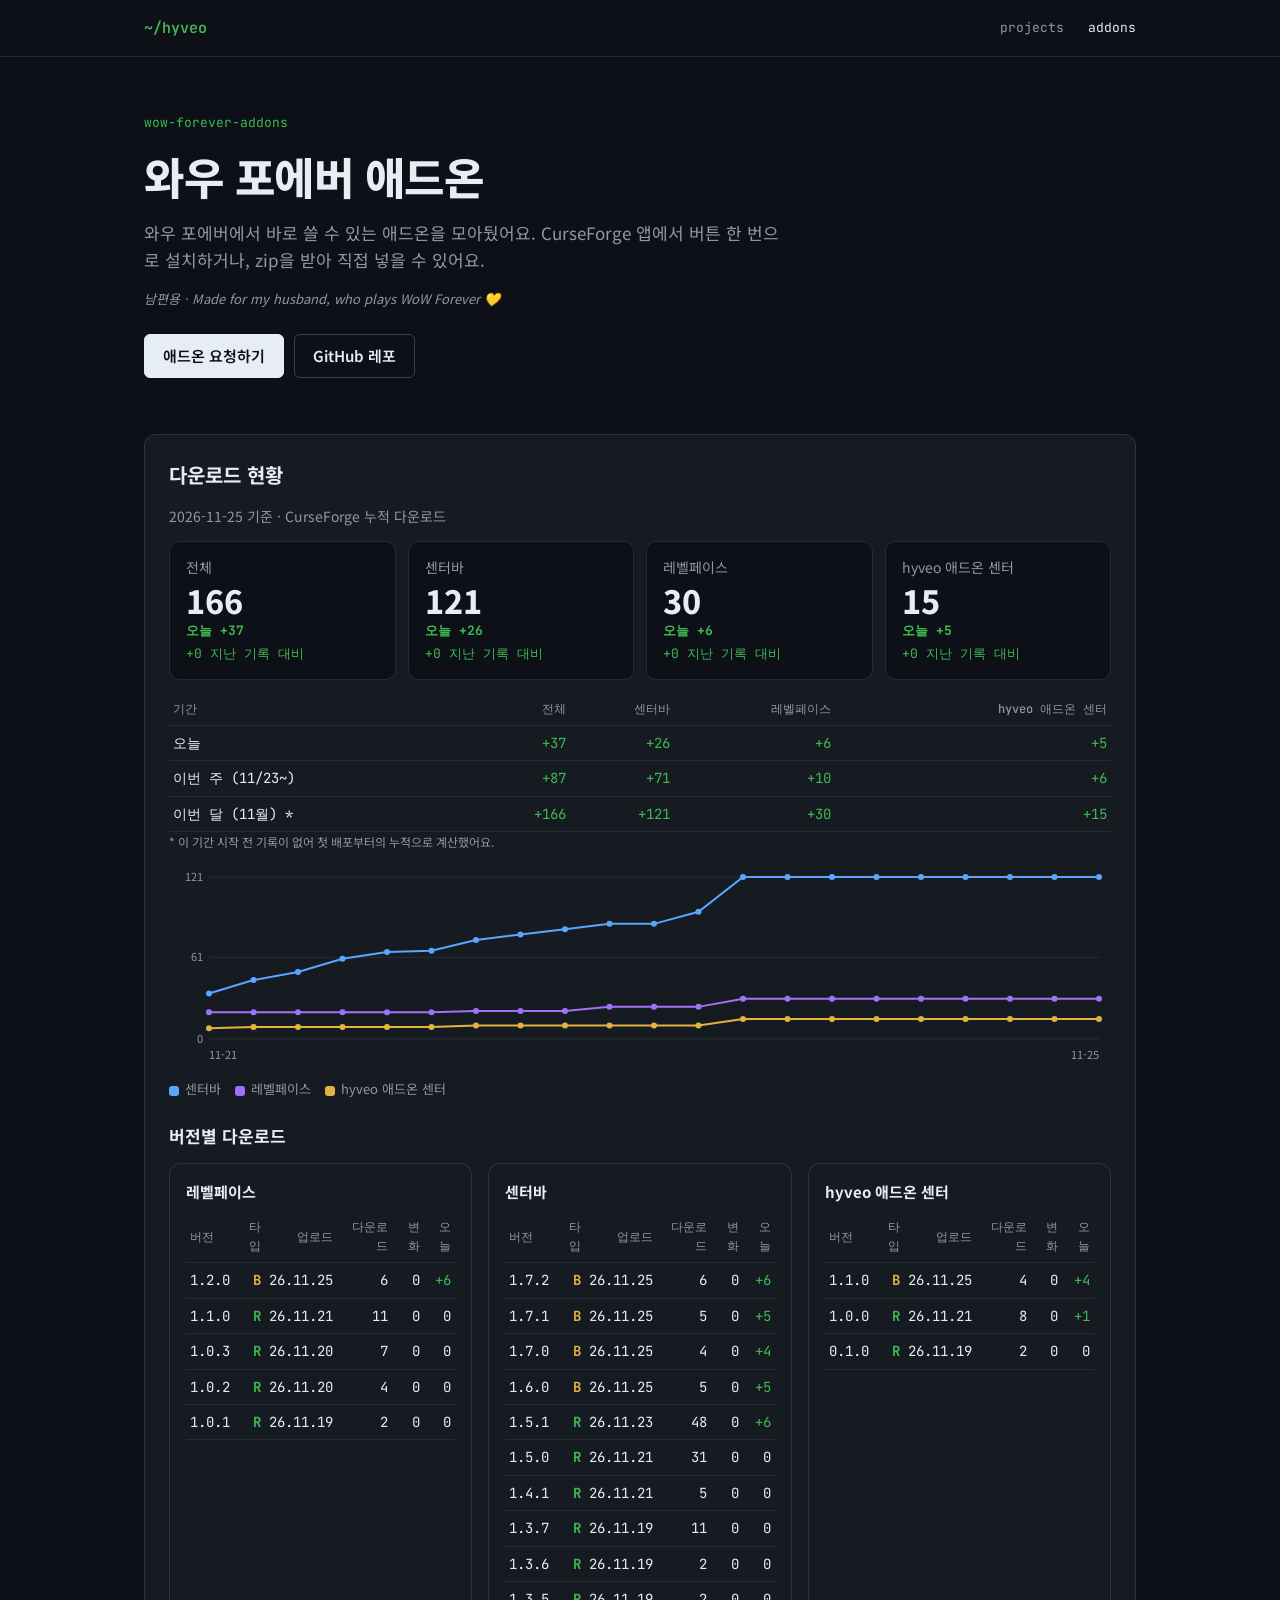
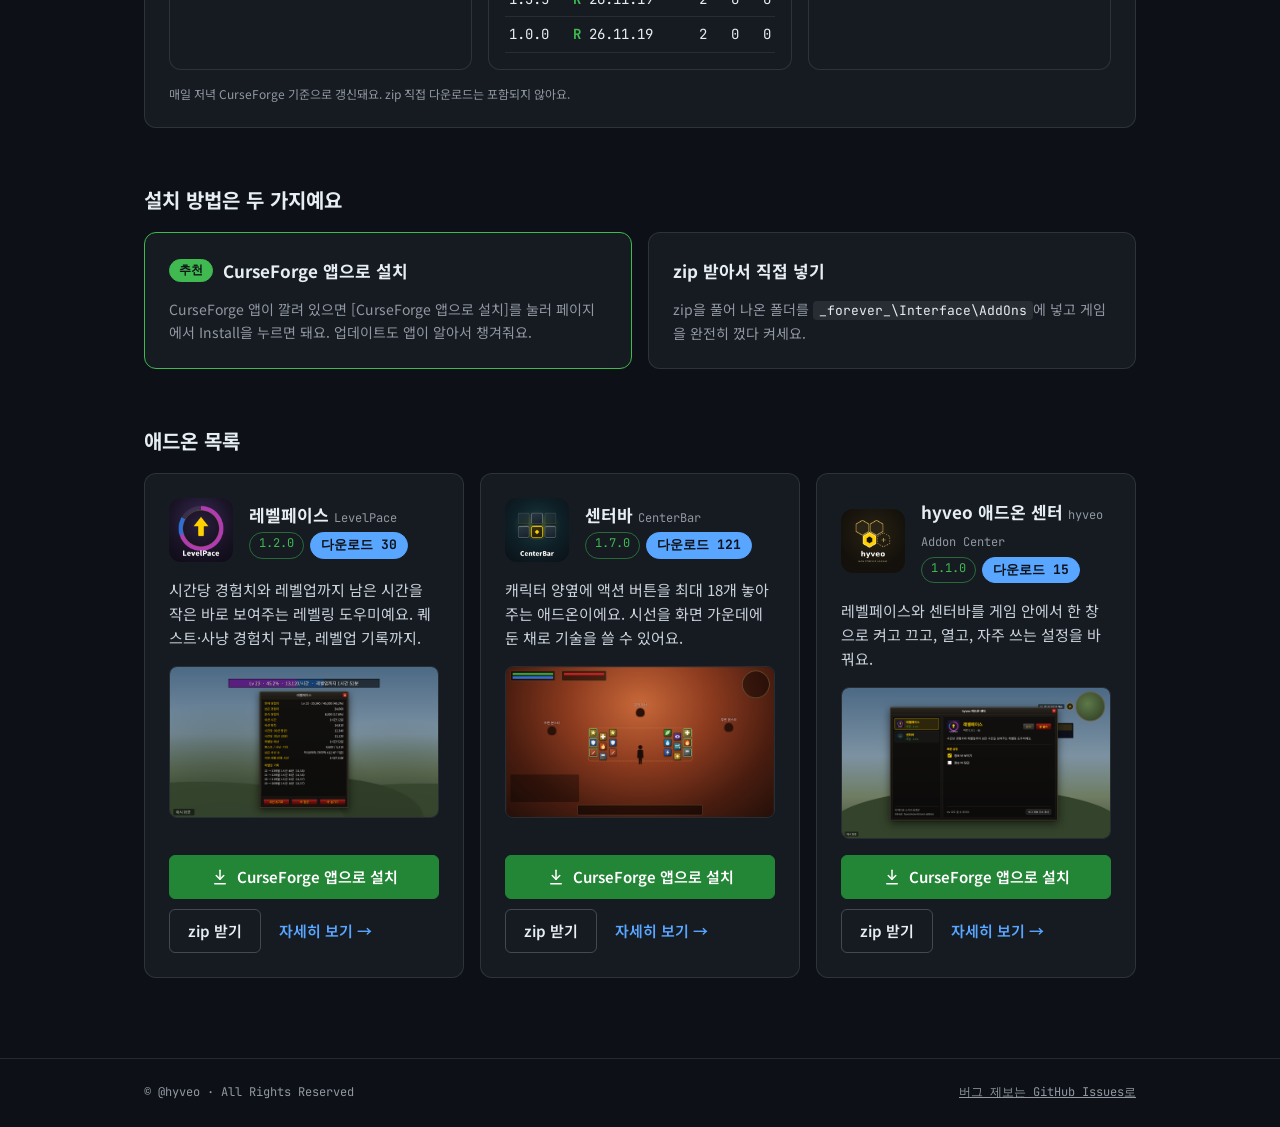
==== commit cfdcba89: "버전 타입을 R/B/A로 통일 Co-Authored-By: Claude Opus 5.5 <noreply@anthropic.com> Claude-Session: https://cla" ====
--- a/public/addons/index.html
+++ b/public/addons/index.html
@@ -54,7 +54,7 @@
 .vt{width:100%;border-collapse:collapse;font-size:14px}
 .vt th,.vt td{padding:6px 4px;border-bottom:1px solid rgba(255,255,255,.08);text-align:right}
 .vt th:first-child,.vt td:first-child{text-align:left}
-.vt td.beta{color:#E3B341}
+.vt td.tR{color:#3FB950;font-weight:700}.vt td.tB{color:#E3B341;font-weight:700}.vt td.tA{color:#F85149;font-weight:700}
 .vt th{color:#9198A1;font-weight:500;font-size:12px}
 .vt .up{color:#3FB950}
 .legend{display:flex;flex-wrap:wrap;gap:14px;font-size:13px;color:#9198A1}
@@ -161,7 +161,7 @@
   var url=document.currentScript.getAttribute('data-src');
   function n(x){return Number(x||0).toLocaleString('ko-KR');}
   function el(tag,attrs,text){var e=document.createElementNS('http://www.w3.org/2000/svg',tag);for(var k in attrs)e.setAttribute(k,attrs[k]);if(text!=null)e.textContent=text;return e;}
-  var TK={"R":"정식","B":"베타","A":"알파"};
+  var TK={"R":"R","B":"B","A":"A"},TN={"R":"정식","B":"베타","A":"알파"};
   Promise.all([fetch(url,{cache:'no-cache'}).then(function(r){return r.json();}),
     fetch(url.replace('downloads.json','files.json'),{cache:'no-cache'}).then(function(r){return r.ok?r.json():{};}).catch(function(){return {};})
   ]).then(function(rs){var d=rs[0],FM=(rs[1]||{}).files||{};
@@ -180,7 +180,7 @@
       var hr=document.createElement('tr');['버전',hasM?'타입':'',hasM?'업로드':'','다운로드',pv?'변화':'',dv?'오늘':''].forEach(function(x){if(x==='')return;var th=document.createElement('th');th.textContent=x;hr.appendChild(th);});t.appendChild(hr);
       Object.keys(v).forEach(function(ver){var tr=document.createElement('tr');
         var a=document.createElement('td');a.textContent=ver;tr.appendChild(a);
-        if(hasM){var m=fm[ver]||{};var ty=document.createElement('td');ty.textContent=TK[m.type]||'';if(m.type==='B')ty.className='beta';tr.appendChild(ty);
+        if(hasM){var m=fm[ver]||{};var ty=document.createElement('td');ty.textContent=TK[m.type]||'';ty.title=TN[m.type]||'';ty.className='t'+(m.type||'');tr.appendChild(ty);
           var up=document.createElement('td');up.textContent=m.uploaded?m.uploaded.slice(2,10).replace(/-/g,'.'):'';tr.appendChild(up);}
         var b=document.createElement('td');b.textContent=n(v[ver]);tr.appendChild(b);
         if(pv){var c=document.createElement('td');var dd=v[ver]-(pv[ver]||0);c.textContent=(dd>0?'+':'')+n(dd);if(dd>0)c.className='up';tr.appendChild(c);}
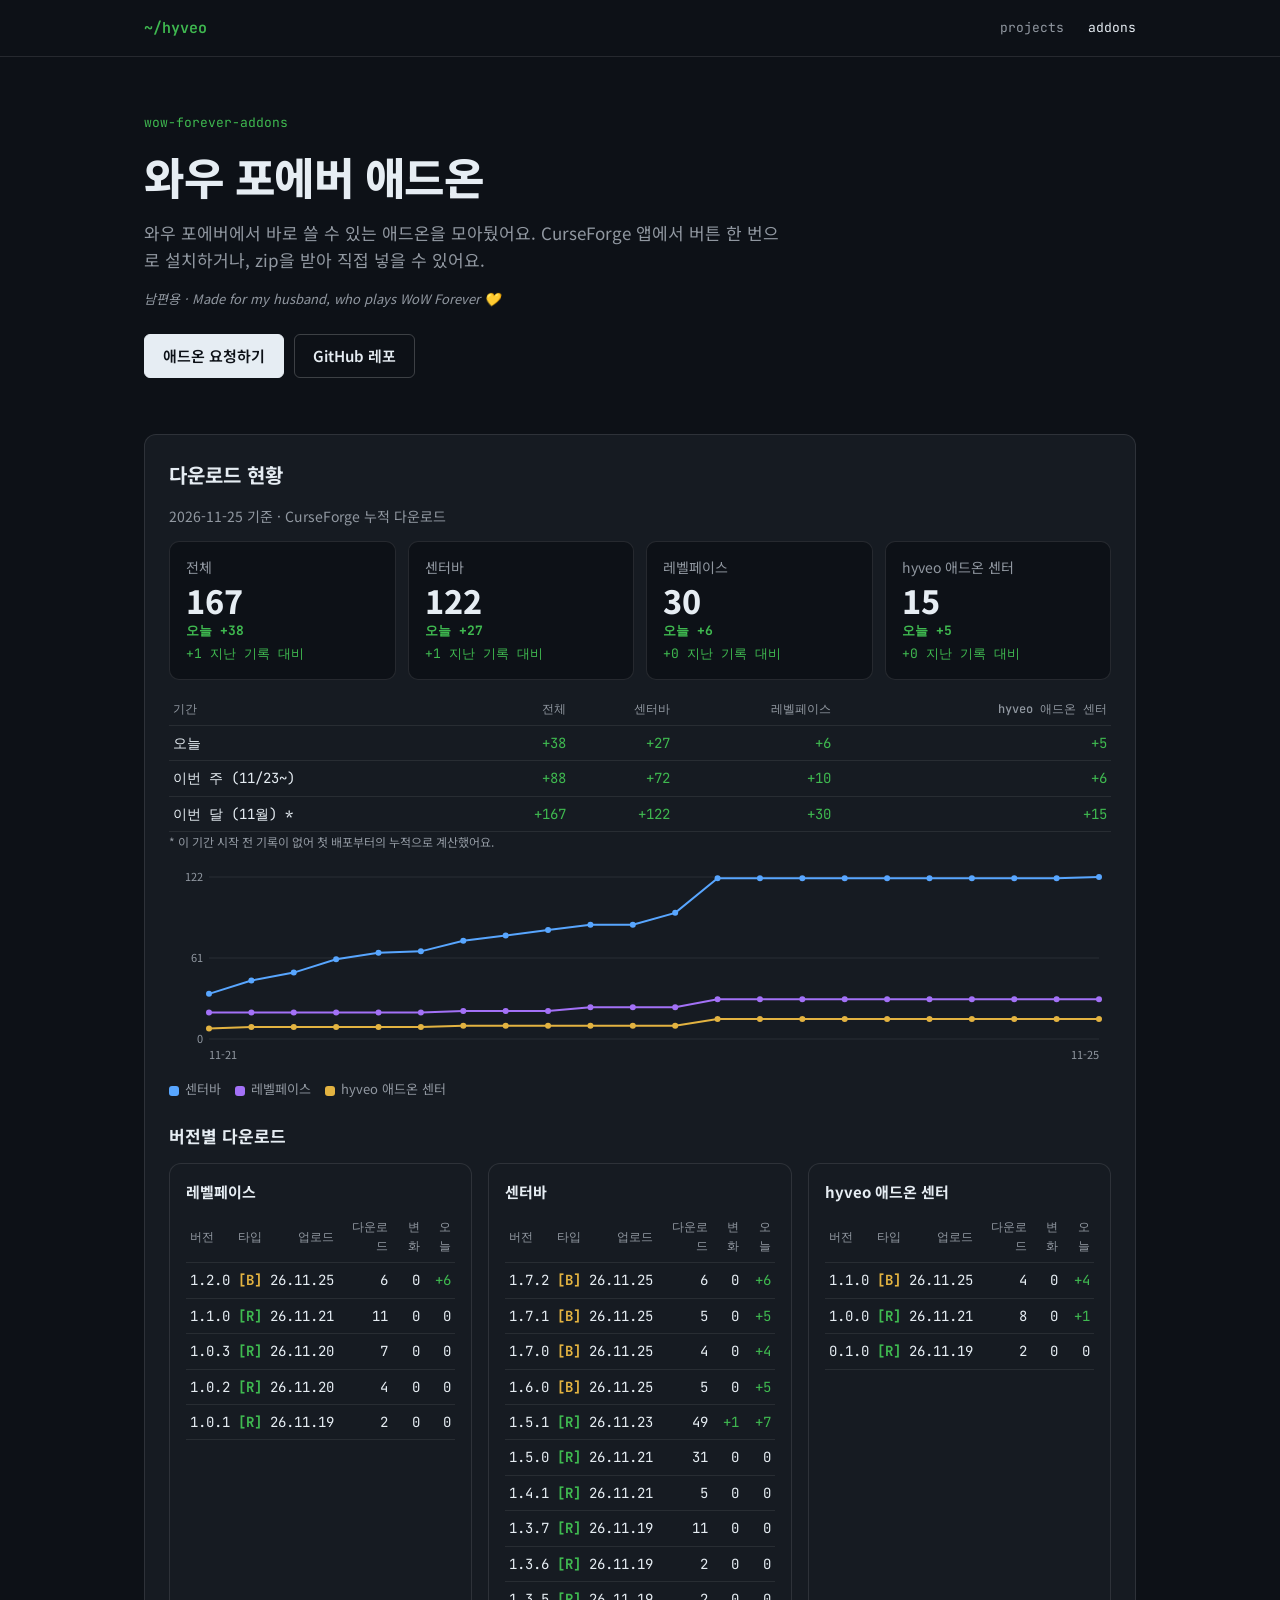
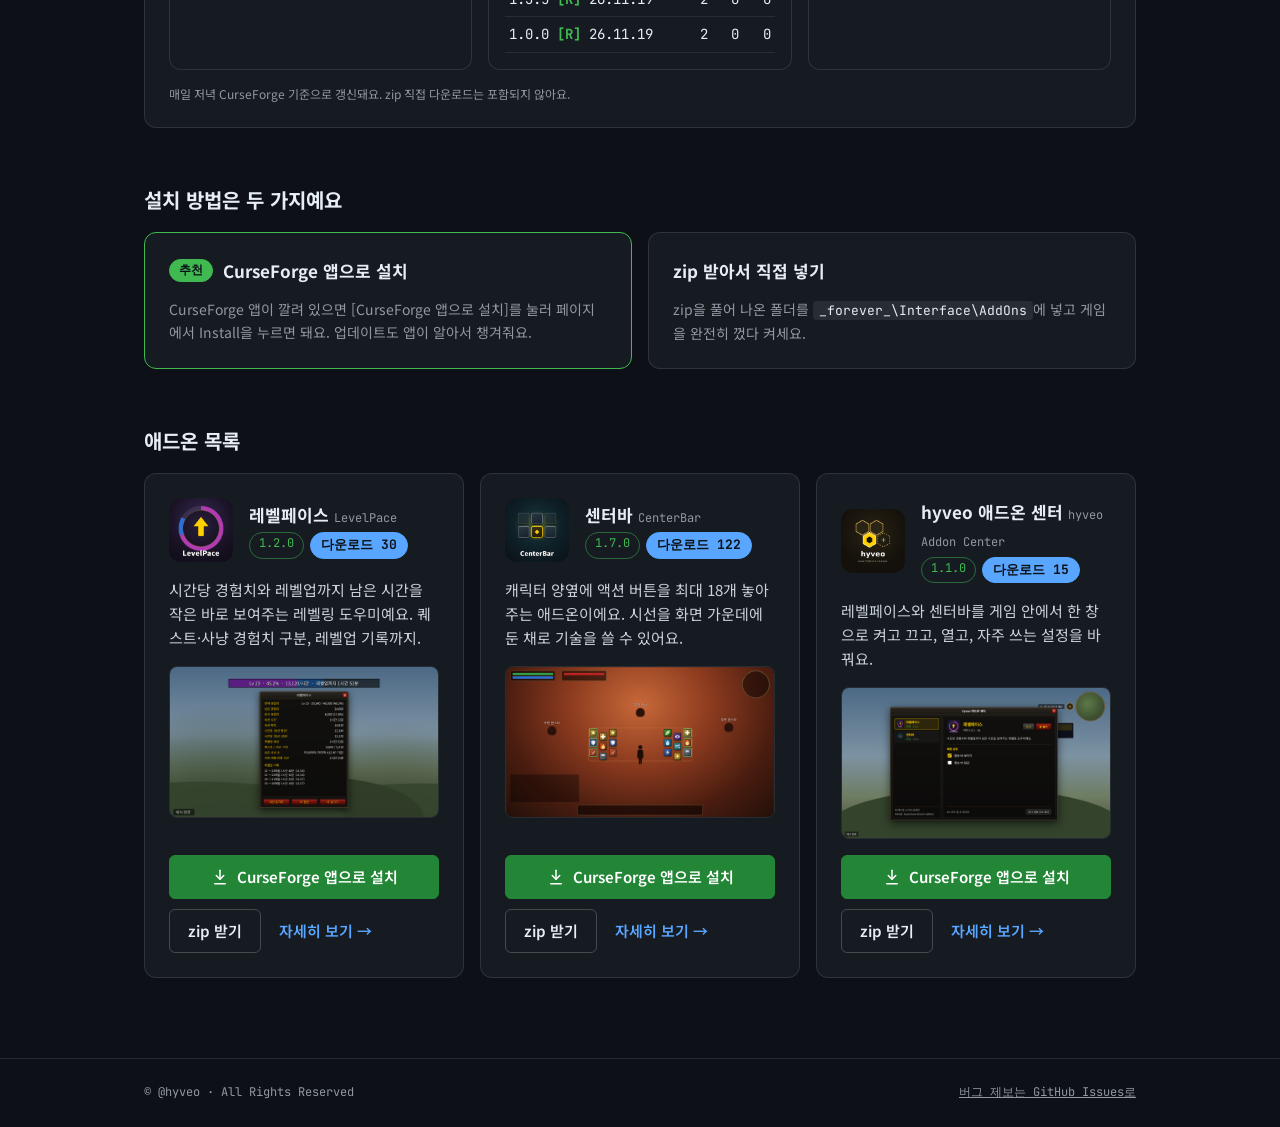
==== commit f4eb8b2b: "디스코드: 타입 [R]/[B] 표기, 버전은 날짜가 다른 최신 3개만 Co-Authored-By: Claude Opus 5.5 <noreply@anthropic.com> Claud" ====
--- a/public/addons/index.html
+++ b/public/addons/index.html
@@ -161,7 +161,7 @@
   var url=document.currentScript.getAttribute('data-src');
   function n(x){return Number(x||0).toLocaleString('ko-KR');}
   function el(tag,attrs,text){var e=document.createElementNS('http://www.w3.org/2000/svg',tag);for(var k in attrs)e.setAttribute(k,attrs[k]);if(text!=null)e.textContent=text;return e;}
-  var TK={"R":"R","B":"B","A":"A"},TN={"R":"정식","B":"베타","A":"알파"};
+  var TK={"R":"[R]","B":"[B]","A":"[A]"},TN={"R":"정식","B":"베타","A":"알파"};
   Promise.all([fetch(url,{cache:'no-cache'}).then(function(r){return r.json();}),
     fetch(url.replace('downloads.json','files.json'),{cache:'no-cache'}).then(function(r){return r.ok?r.json():{};}).catch(function(){return {};})
   ]).then(function(rs){var d=rs[0],FM=(rs[1]||{}).files||{};
